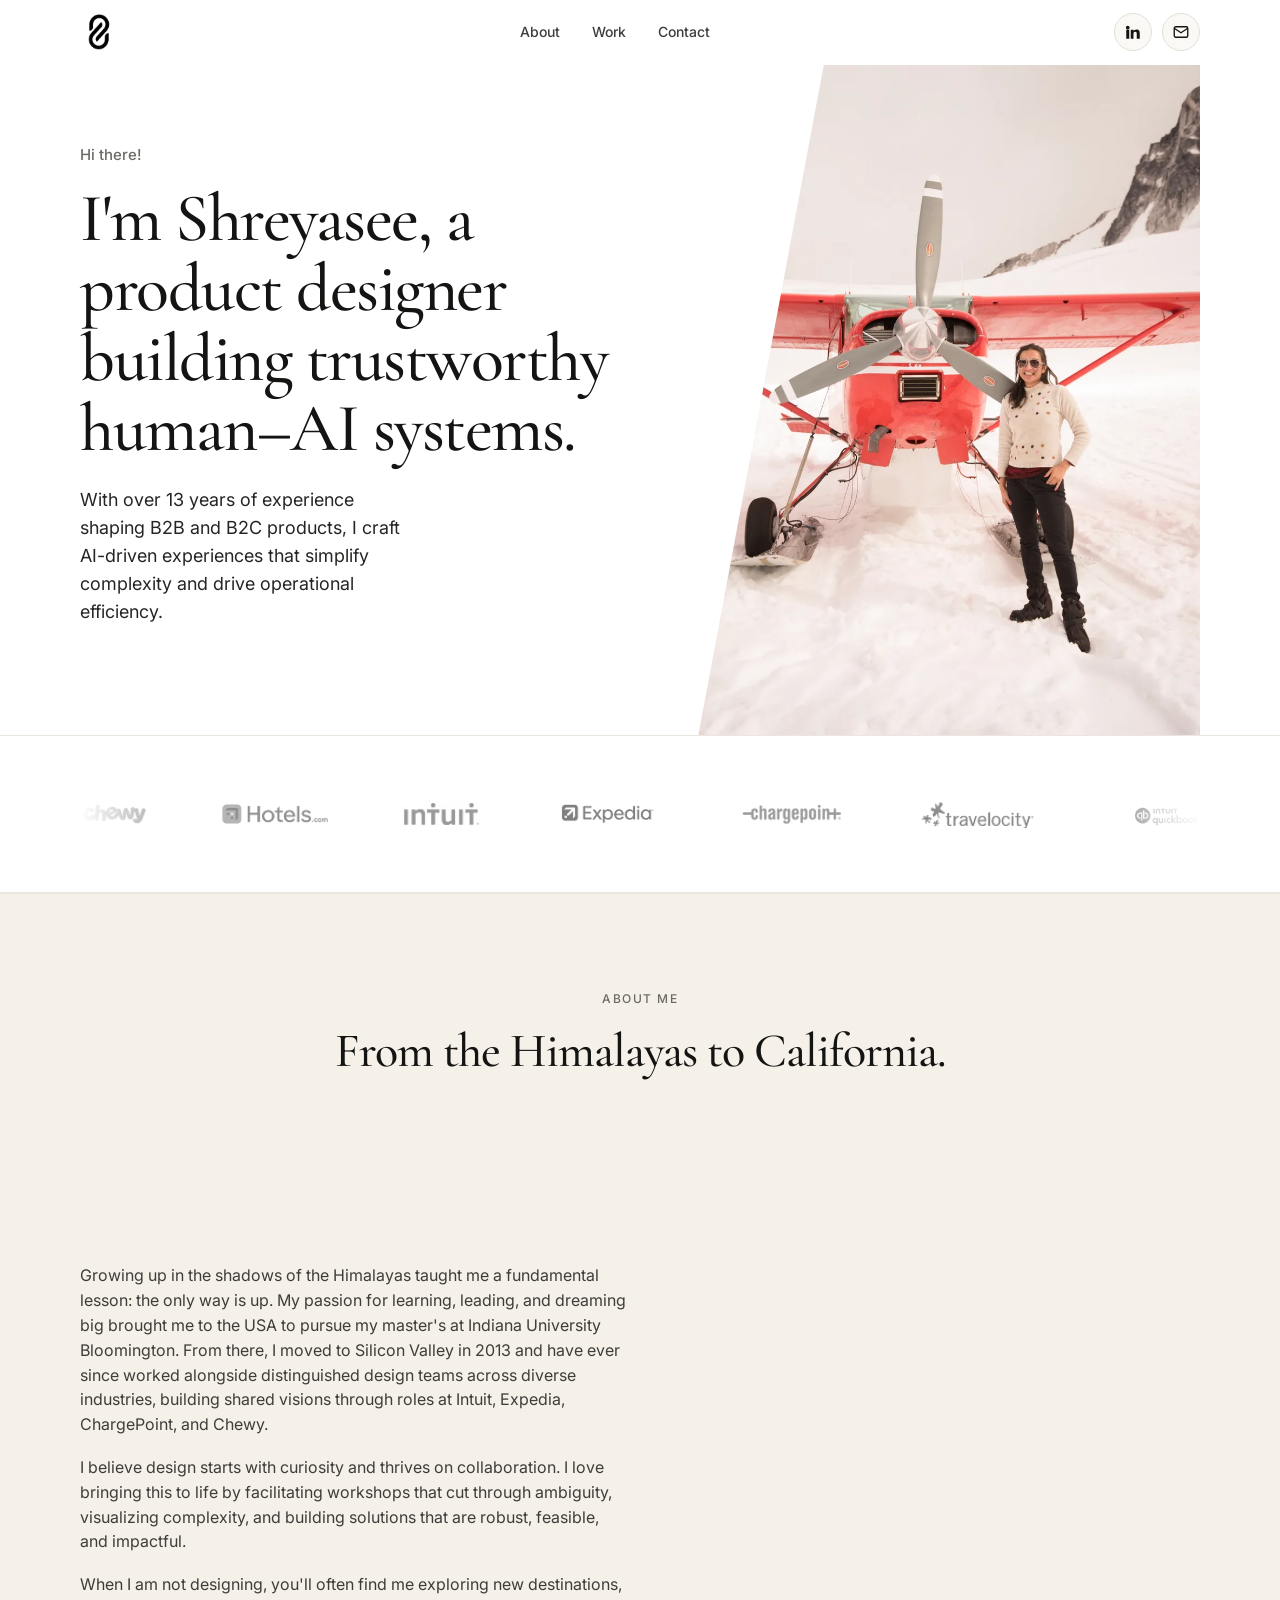
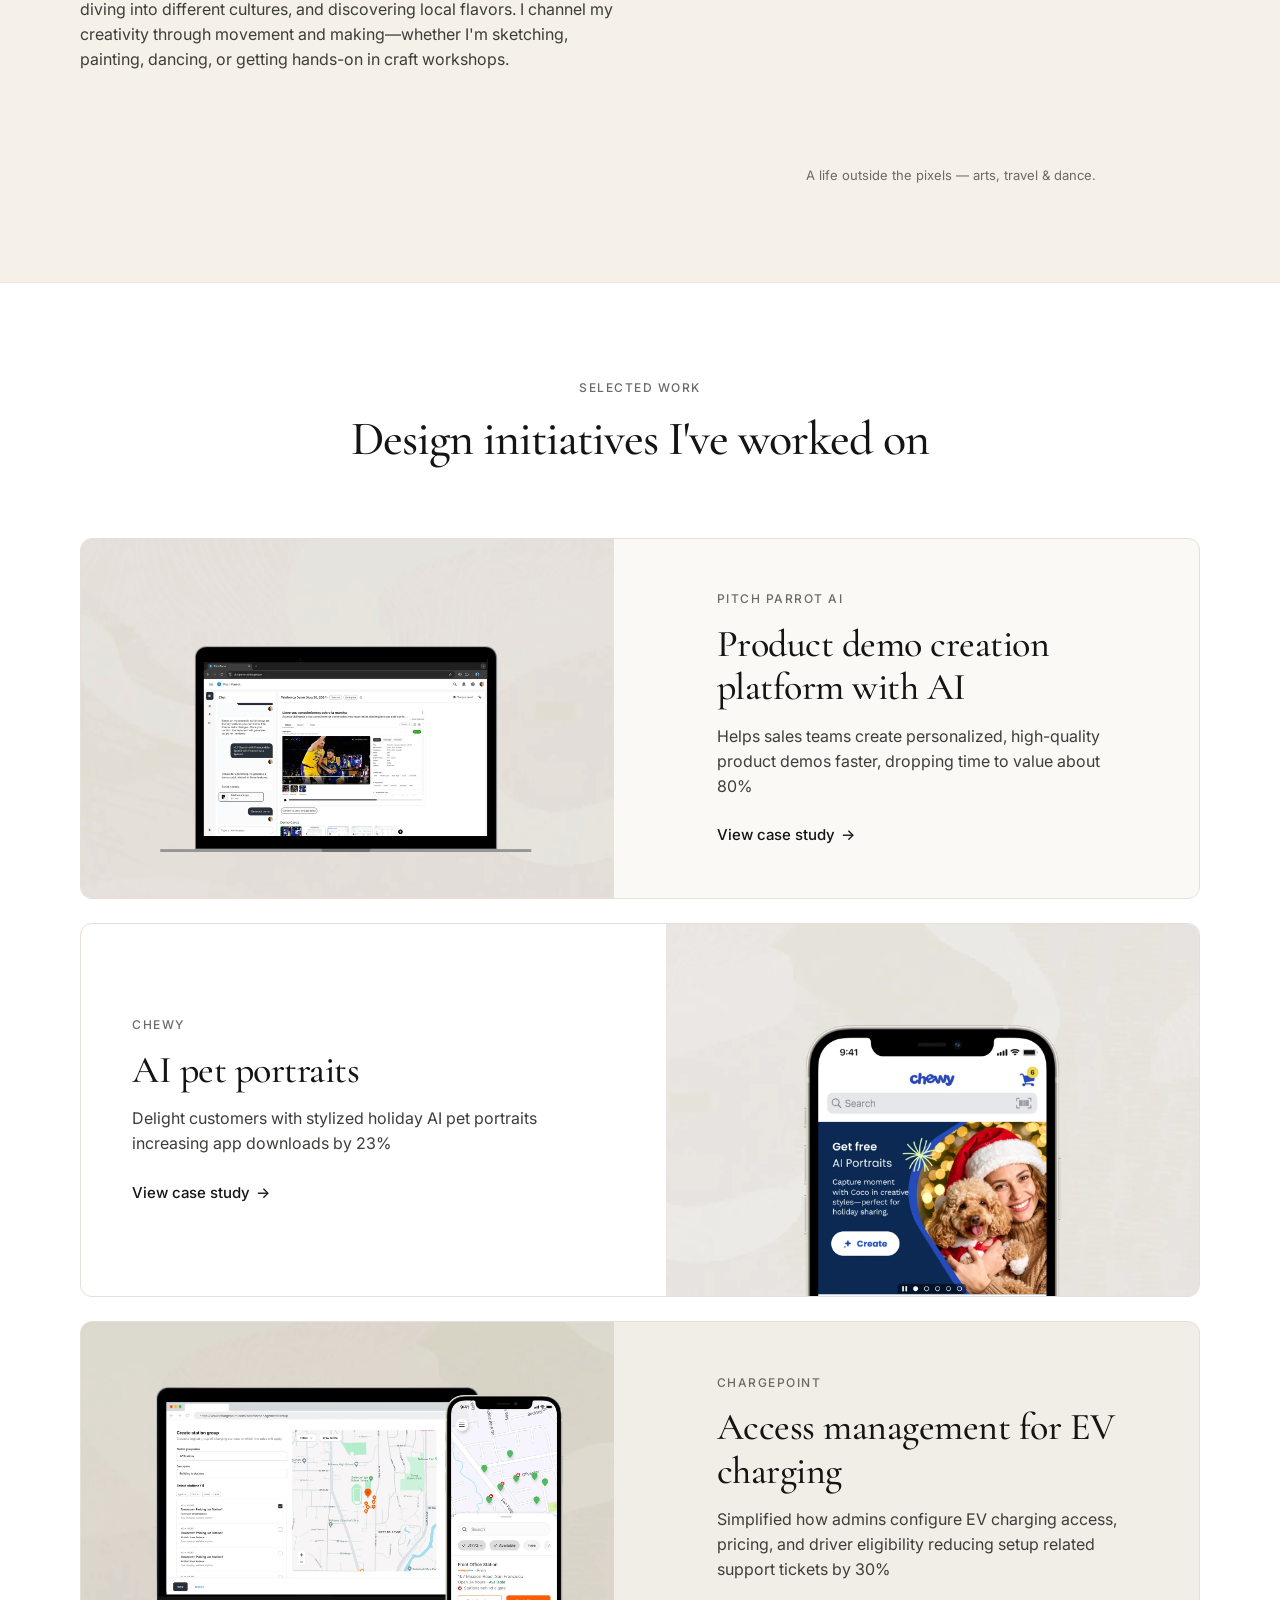
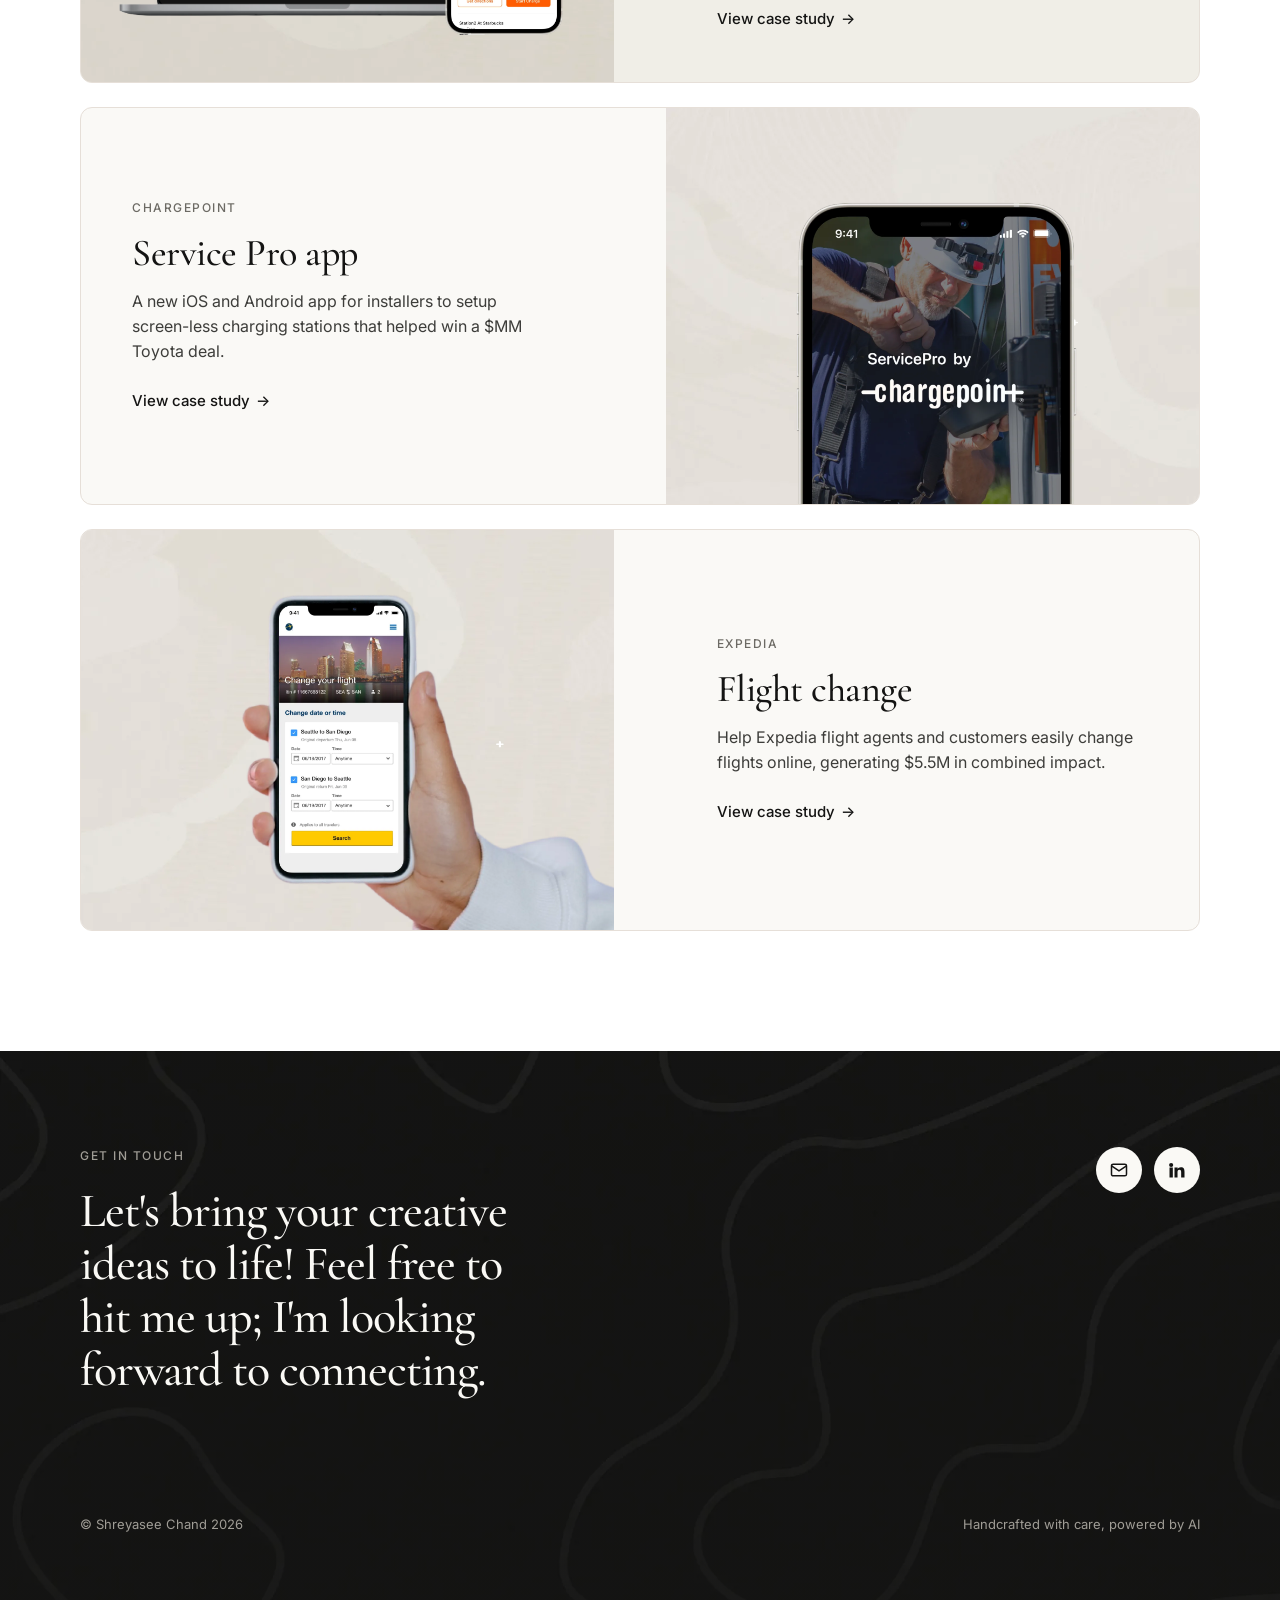
==== index.html @ 698c654e "Portfolio site: case studies, shared design system, optimized media Static portfolio with six case s" ====
<!DOCTYPE html>
<html lang="en">
<head>
  <meta charset="UTF-8" />
  <meta name="viewport" content="width=device-width, initial-scale=1.0" />
  <title>Shreyasee Chand — Portfolio (Claude style · white · 3-col gallery)</title>
  <meta name="description" content="Shreyasee Chand — Product Designer building trustworthy human–AI systems. Reimagined in the Claude editorial design system." />

  <!-- Font substitutes per DESIGN-claude.md: Cormorant Garamond ≈ Copernicus/Tiempos display; Inter ≈ StyreneB; JetBrains Mono for code -->
  <link rel="preconnect" href="https://fonts.googleapis.com" />
  <link rel="preconnect" href="https://fonts.gstatic.com" crossorigin />
  <link href="https://fonts.googleapis.com/css2?family=Cormorant+Garamond:wght@400;500;600&family=Inter:wght@400;500;600&family=JetBrains+Mono:wght@400;500&display=swap" rel="stylesheet" />

  <style>
    /* ============================================================
       TOKENS — mapped 1:1 from DESIGN-claude.md
       ============================================================ */
    :root {
      /* Primary CTA — black (coral removed for a minimal system) */
      --primary: #141413;
      --primary-active: #3d3d3a;
      --primary-disabled: #e6dfd8;
      --success: #5db872;

      /* Text */
      --ink: #141413;
      --body: #3d3d3a;
      --body-strong: #252523;
      --muted: #6c6a64;
      --muted-soft: #8e8b82;
      --on-primary: #ffffff;
      --on-dark: #faf9f5;
      --on-dark-soft: #a09d96;

      /* Surface */
      --canvas: #faf9f5;
      --surface-soft: #f5f0e8;
      --surface-card: #efe9de;
      --surface-cream-strong: #e8e0d2;
      --surface-dark: #181715;
      --surface-dark-elevated: #252320;
      --surface-dark-soft: #1f1e1b;
      --hairline: #e6dfd8;
      --hairline-soft: #ebe6df;

      /* Radius */
      --r-xs: 4px;  --r-sm: 6px;  --r-md: 8px;
      --r-lg: 12px; --r-xl: 16px; --r-pill: 9999px;

      /* Spacing */
      --s-xxs: 4px; --s-xs: 8px;  --s-sm: 12px; --s-md: 16px;
      --s-lg: 24px; --s-xl: 32px; --s-xxl: 48px; --s-section: 96px;

      /* Type families */
      --font-display: "Cormorant Garamond", "EB Garamond", "Tiempos Headline", Garamond, "Times New Roman", serif;
      --font-body: "Inter", -apple-system, BlinkMacSystemFont, "Segoe UI", Roboto, sans-serif;
      --font-mono: "JetBrains Mono", ui-monospace, monospace;
    }

    /* ============================================================
       BASE
       ============================================================ */
    *, *::before, *::after { box-sizing: border-box; margin: 0; padding: 0; }
    html { scroll-behavior: smooth; }
    body {
      background: var(--canvas);
      color: var(--body);
      font-family: var(--font-body);
      font-size: 16px;
      line-height: 1.55;
      -webkit-font-smoothing: antialiased;
      text-rendering: optimizeLegibility;
    }
    img { max-width: 100%; display: block; }
    a { color: inherit; text-decoration: none; }

    .wrap { max-width: 1200px; margin: 0 auto; padding-inline: 40px; }

    /* Display face — Copernicus substitute. Weight 500, negative tracking (non-negotiable per doc). */
    .display-xl, .display-lg, .display-md, .display-sm {
      font-family: var(--font-display);
      font-weight: 500;
      color: var(--ink);
    }
    .display-xl { font-size: clamp(40px, 6.4vw, 68px); line-height: 1.03; letter-spacing: -1.5px; }
    .display-lg { font-size: clamp(34px, 4.6vw, 48px); line-height: 1.1; letter-spacing: -1px; }
    .display-md { font-size: clamp(28px, 3.4vw, 38px); line-height: 1.15; letter-spacing: -0.5px; }
    .display-sm { font-size: clamp(24px, 2.6vw, 30px); line-height: 1.2; letter-spacing: -0.3px; }

    .eyebrow {
      font-family: var(--font-body);
      font-size: 12px; font-weight: 500; letter-spacing: 1.5px;
      text-transform: uppercase; color: var(--muted);
    }

    .lead { font-size: 18px; line-height: 1.55; color: var(--body-strong); }

    /* ============================================================
       BUTTONS
       ============================================================ */
    .btn {
      display: inline-flex; align-items: center; justify-content: center; gap: 8px;
      font-family: var(--font-body); font-size: 14px; font-weight: 500; line-height: 1;
      height: 44px; padding: 0 22px; border-radius: var(--r-md);
      border: 1px solid transparent; cursor: pointer;
      transition: background-color .18s ease, border-color .18s ease, color .18s ease;
    }
    .btn--primary { background: var(--primary); color: var(--on-primary); }
    .btn--primary:active { background: var(--primary-active); }
    .btn--secondary { background: var(--canvas); color: var(--ink); border-color: var(--hairline); }
    .btn--secondary:active { border-color: var(--muted-soft); }
    .btn--on-coral { background: var(--canvas); color: var(--ink); }
    .btn--on-coral:active { background: var(--surface-cream-strong); }
    .btn--on-dark { background: var(--surface-dark-elevated); color: var(--on-dark); }

    .textlink {
      display: inline-flex; align-items: center; gap: 6px;
      color: var(--primary); font-weight: 500; font-size: 15px;
    }
    .textlink .arrow { transition: transform .2s ease; }
    .textlink:hover .arrow { transform: translateX(4px); }
    .textlink--on-dark { color: var(--on-dark); }

    /* ============================================================
       SPIKE MARK (Anthropic 4-spoke radial glyph, redrawn)
       ============================================================ */
    .spike { width: 20px; height: 20px; flex: none; }
    .spike path { fill: currentColor; }

    /* ============================================================
       TOP NAV  (top-nav: cream, 64px, flat)
       ============================================================ */
    /* White nav: solid at the top, frosted-translucent once scrolled so content
       shows through it (never solid white on scroll). */
    .nav {
      position: sticky; top: 0; z-index: 50;
      background: #ffffff; border-bottom: 1px solid transparent;
      transition: background .25s ease, border-color .25s ease, backdrop-filter .25s ease;
    }
    .nav.scrolled {
      background: rgba(255,255,255,.62);
      -webkit-backdrop-filter: saturate(180%) blur(14px);
      backdrop-filter: saturate(180%) blur(14px);
      border-bottom-color: var(--hairline);
    }
    .nav__inner { display: flex; align-items: center; justify-content: space-between; height: 64px; }
    .brand { display: inline-flex; align-items: center; gap: 9px; color: var(--ink); font-weight: 600; font-size: 17px; letter-spacing: -0.2px; }
    .brand__logo { height: 36px; width: auto; display: block; }
    .nav__menu { display: flex; gap: 4px; }
    .nav__link {
      font-size: 14px; font-weight: 500; color: var(--body); padding: 8px 14px;
      border-radius: var(--r-md); transition: background-color .15s ease, color .15s ease;
    }
    .nav__link:hover { background: var(--surface-card); color: var(--ink); }
    .nav__right { display: flex; align-items: center; gap: 10px; }
    .nav__icon {
      width: 38px; height: 38px; border-radius: var(--r-pill);
      display: inline-flex; align-items: center; justify-content: center;
      background: var(--canvas); border: 1px solid var(--hairline); color: var(--ink);
      transition: background-color .15s ease;
    }
    .nav__icon:hover { background: var(--surface-card); }
    /* "Say hello" — same treatment as the LinkedIn icon button (bordered pill) */
    .nav__pill {
      height: 38px; padding: 0 16px; border-radius: var(--r-pill);
      display: inline-flex; align-items: center; gap: 7px;
      background: var(--canvas); border: 1px solid var(--hairline); color: var(--ink);
      font-size: 14px; font-weight: 500; transition: background-color .15s ease;
    }
    .nav__pill:hover { background: var(--surface-card); }
    .nav__burger { display: none; background: none; border: 0; color: var(--ink); cursor: pointer; }

    /* ============================================================
       HERO  (hero-band: 6/6 split, 96px vertical rhythm)
       ============================================================ */
    /* White canvas behind the intro + hero image (this version only) */
    .hero { padding-block: clamp(56px, 9vw, var(--s-section)); background-color: #ffffff; }
    .hero__grid { display: grid; grid-template-columns: 1.05fr .95fr; gap: 64px; align-items: center; }
    .hero__hi { color: var(--muted); font-weight: 500; font-size: 15px; margin-bottom: 18px; display: inline-flex; align-items: center; gap: 8px; }
    .hero__hi .spike { color: var(--ink); }
    .hero h1 { margin-bottom: 22px; }
    .hero__sub { max-width: 30ch; margin-bottom: 32px; }
    .hero__cta { display: flex; gap: 12px; flex-wrap: wrap; }

    /* Hero photo loads with the framer-motion clip-path reveal ("circOut", 1.2s):
       wipes in from the right and rests as an angled parallelogram (right edge stays
       aligned with the nav buttons; the diagonal cut falls on the left over cream). */
    .hero__card {
      position: relative; overflow: hidden; aspect-ratio: 4 / 5;
      clip-path: polygon(25% 0, 100% 0, 100% 100%, 0% 100%);
      animation: heroReveal 1.2s cubic-bezier(0, 0.55, 0.45, 1) both;
    }
    /* Nudge the photo ~1/16 to the left within its frame to crop out the plane wires */
    .hero__card img { width: 100%; height: 100%; object-fit: cover; object-position: 56.25% center; }
    @keyframes heroReveal {
      from { clip-path: polygon(100% 0, 100% 0, 100% 100%, 100% 100%); }
      to   { clip-path: polygon(25% 0, 100% 0, 100% 100%, 0% 100%); }
    }
    .hero__badge {
      position: absolute; left: 16px; bottom: 16px;
      background: rgba(255,255,255,.82); backdrop-filter: blur(6px); color: var(--ink);
      font-size: 12px; font-weight: 500; letter-spacing: .3px;
      padding: 7px 13px; border-radius: var(--r-pill);
    }
    /* Overlay copy of eyebrow + headline — shown only on mobile (see responsive) */
    .hero__overlay { display: none; }

    /* ============================================================
       FOLD — first screen = high-level intro (hero) with the brand
       strip pinned to the bottom of the viewport. Next scroll lands
       on the full-screen About Me.
       ============================================================ */
    /* subtract the 64px sticky nav (+ a small buffer) so the strip's bottom
       lands fully ABOVE the fold */
    .fold { min-height: calc(100svh - 72px); display: flex; flex-direction: column; }
    .fold .hero { flex: 1 1 auto; min-height: 0; display: flex; flex-direction: column; justify-content: center; padding-block: clamp(18px, 3vh, 44px); }
    /* the hero photo FILLS the available fold height (instead of a fixed aspect)
       so the whole fold — hero + brand strip — always fits within one screen */
    .fold .hero__grid { flex: 1 1 auto; min-height: 0; align-items: stretch; }
    .fold .hero__text { align-self: center; }
    .fold .hero__media { min-height: 0; }
    .fold .hero__card { aspect-ratio: auto; height: 100%; }
    .fold .clients { flex: 0 0 auto; }
    /* The detailed About Me fills the screen as the next scroll target */
    .aboutme { min-height: 100svh; display: flex; flex-direction: column; justify-content: center; }
    /* Web view: the hero photo bleeds to the very top & bottom of its section
       (no vertical padding); the text column stays vertically centered. */
    @media (min-width: 901px) {
      .fold .hero { padding-block: 0; }
    }

    /* ============================================================
       LOGO MARQUEE  (muted logos on cream)
       ============================================================ */
    .clients { padding-block: 44px; border-block: 1px solid var(--hairline-soft); background-color: #ffffff; }
    .clients__label { text-align: left; margin-bottom: 22px; }
    /* Auto-scroll carousel (Logos3 pattern, ported natively): continuous scroll
       with soft left/right edge-fade masks so logos dissolve at the boundaries. */
    .marquee { position: relative; overflow-x: clip; overflow-y: visible; }
    .marquee__track { display: flex; align-items: center; gap: 72px; width: max-content; animation: marquee 42s linear infinite; }
    /* Hover anywhere over the strip pauses the infinite scroll */
    .marquee:hover .marquee__track { animation-play-state: paused; }
    /* edge fades — mirror the shadcn Logos3 `from-background to-transparent` gradients */
    .marquee::before, .marquee::after {
      content: ""; position: absolute; top: 0; bottom: 0; z-index: 4;
      width: clamp(48px, 8vw, 110px); pointer-events: none;
    }
    .marquee::before { left: 0; background: linear-gradient(to right, #ffffff, rgba(255,255,255,0)); }
    .marquee::after { right: 0; background: linear-gradient(to left, #ffffff, rgba(255,255,255,0)); }
    .logo { position: relative; display: inline-flex; align-items: center; justify-content: center; }
    /* Per-logo optical sizing: bold marks smaller, light wordmarks taller, so every
       brand carries equal visual weight on ONE centered line (no more up/down wave). */
    .logo img { width: auto; display: block; height: 28px; }
    .logo[data-name="IBM"] img         { height: 22px; }
    .logo[data-name="Intuit"] img      { height: 24px; }
    .logo[data-name="Cisco"] img       { height: 24px; }
    .logo[data-name="Travelocity"] img { height: 28px; }
    .logo[data-name="QuickBooks"] img  { height: 34px; }
    /* These marks carry heavy internal padding in their source files, so they
       render small — doubled here so they read at the same weight as the rest. */
    .logo[data-name="Expedia"] img     { height: 60px; }
    .logo[data-name="Hotels.com"] img  { height: 60px; }
    .logo[data-name="Symantec"] img    { height: 60px; }
    .logo[data-name="ChargePoint"] img { height: 64px; }
    .logo[data-name="Chewy"] img       { height: 68px; }
    /* Brand-name tooltip on hover (replaces the old opacity fade) */
    .logo::after {
      content: attr(data-name);
      position: absolute; left: 50%; bottom: calc(100% + 12px);
      transform: translateX(-50%) translateY(4px);
      background: #ffffff; color: var(--ink); border: 1px solid var(--hairline);
      box-shadow: 0 4px 14px rgba(20,20,19,.10);
      font-size: 12px; font-weight: 500; letter-spacing: .2px;
      padding: 5px 10px; border-radius: var(--r-md); white-space: nowrap;
      opacity: 0; pointer-events: none;
      transition: opacity .15s ease, transform .15s ease; z-index: 5;
    }
    .logo::before {
      content: ""; position: absolute; left: 50%; bottom: calc(100% + 7px);
      transform: translateX(-50%) translateY(4px);
      border: 5px solid transparent; border-top-color: #ffffff;
      opacity: 0; pointer-events: none;
      transition: opacity .15s ease, transform .15s ease; z-index: 5;
    }
    .logo:hover::after, .logo:hover::before { opacity: 1; transform: translateX(-50%) translateY(0); }
    @keyframes marquee { to { transform: translateX(-50%); } }

    /* ============================================================
       SELECTED WORK  (alternating cream-card / dark-mockup bands)
       ============================================================ */
    .work { padding-block: var(--s-section); background-color: #ffffff; }
    .section-head { max-width: 640px; margin: 0 auto clamp(40px, 6vw, 72px); text-align: center; }
    .section-head .eyebrow { display: block; margin-bottom: 16px; }
    .section-head p { margin-top: 16px; color: var(--muted); }

    .case { position: relative; background-color: var(--card, var(--surface-card)); border: 1px solid var(--hairline); border-radius: var(--r-lg); overflow: hidden; margin-bottom: 24px; }
    .case__inner { position: relative; z-index: 1; display: grid; grid-template-columns: 1fr 1fr; align-items: center; gap: clamp(24px, 4vw, 56px); }
    .case__body { padding: clamp(32px, 4vw, 56px); }
    .case__media { align-self: stretch; display: flex; align-items: center; justify-content: center; padding: clamp(24px, 3vw, 40px); min-height: 340px; }
    .case__media img { width: 100%; max-width: 520px; object-fit: contain; }
    /* Flight Change card: the (pre-trimmed) hand+phone mockup emerges from the
       bottom-right corner of its panel, with breathing room above */
    .case--media-fill .case__media { padding: 0; min-height: 400px; align-items: flex-end; justify-content: flex-end; }
    .case--media-fill .case__media img { width: 70%; max-width: none; }
    /* Chewy & Service Pro cards: slightly larger phone mockups sitting flush on the bottom edge */
    .case--media-bottom .case__media { align-items: flex-end; padding: clamp(24px, 3vw, 40px) clamp(12px, 2vw, 24px) 0; }
    .case--media-bottom .case__media img { max-width: none; }
    /* Chewy card only: a bit larger still (overflow clips the transparent side margins) */
    .case--media-xl .case__media { overflow: hidden; }
    .case--media-xl .case__media img { width: 118%; }
    .case .eyebrow { display: block; margin-bottom: 14px; }
    .case__title { margin-bottom: 14px; }
    .case__desc { max-width: 42ch; margin-bottom: 24px; }

    /* Topographic texture (Bgnd.webp) behind every image panel, multiplied over the card's
       own colour so each keeps its round-robin tone; crop offset per card so no two match. */
    .case--light .case__media,
    .case--deep .case__media {
      background-color: var(--card, var(--surface-card));
      background-image: url("assets/img/Bgnd.webp");
      background-size: cover; background-repeat: no-repeat;
      background-blend-mode: multiply;
    }
    .case:nth-of-type(1) .case__media { background-position: left top; }
    .case:nth-of-type(2) .case__media { background-position: right center; }
    .case:nth-of-type(3) .case__media { background-position: center top; }
    .case:nth-of-type(4) .case__media { background-position: left bottom; }
    .case:nth-of-type(5) .case__media { background-position: right bottom; }
    .case:nth-of-type(6) .case__media { background-position: 35% 65%; }

    .case--deep .case__title { color: var(--on-dark); }
    .case--deep .eyebrow { color: rgba(250,249,245,.62); }
    .case--deep .case__desc { color: rgba(250,249,245,.80); }
    .case--deep .case__media { background: rgba(255,255,255,.05); }

    /* even rows flip image to the left for editorial rhythm */
    .case:nth-child(even) .case__media { order: -1; }

    /* ============================================================
       ABOUT  (editorial 2-col)
       ============================================================ */
    .about { padding-block: var(--s-section); background-color: var(--surface-soft); border-block: 1px solid var(--hairline-soft); }
    .about__grid { display: grid; grid-template-columns: 1.1fr .9fr; gap: clamp(40px, 6vw, 80px); align-items: center; }
    .about .eyebrow { display: block; margin-bottom: 18px; }
    .about h2 { margin-bottom: 24px; max-width: 16ch; }
    .about__body p { margin-bottom: 18px; max-width: 60ch; }
    .about__body p:last-child { margin-bottom: 0; }
    .about__media { border-radius: var(--r-xl); overflow: hidden; border: 1px solid var(--hairline); aspect-ratio: 4/5; background: var(--surface-card); }
    .about__media img { width: 100%; height: 100%; object-fit: cover; }

    /* ============================================================
       ABOUT ME  (bio + self-scrolling gallery)
       ============================================================ */
    .aboutme { padding-block: var(--s-section); background-color: var(--surface-soft); border-block: 1px solid var(--hairline-soft); }
    .aboutme__grid { display: grid; grid-template-columns: 1.05fr .95fr; gap: clamp(40px, 6vw, 72px); align-items: center; }
    .aboutme__body p { margin-bottom: 18px; max-width: 56ch; color: var(--body); }
    .aboutme__body p:last-child { margin-bottom: 0; }

    /* Grouped self-scrolling gallery — 3-column masonry per group, all scroll up together */
    .gallery {
      position: relative; height: 600px; overflow: hidden;
      /* crisp top so the resting "Home" photo + heading read clearly; soft bottom
         edge where the following groups scroll into view */
      -webkit-mask-image: linear-gradient(to bottom, #000 0, #000 88%, transparent);
              mask-image: linear-gradient(to bottom, #000 0, #000 88%, transparent);
    }
    /* The track holds paused at the top (the Home photo) until the section scrolls
       into view; JS adds .playing after a short beat to start the autoscroll. */
    .g-track { will-change: transform; animation: gscroll 60s linear infinite; animation-play-state: paused; }
    .gallery.playing .g-track { animation-play-state: running; }
    .gallery:hover .g-track { animation-play-state: paused; }
    @keyframes gscroll { from { transform: translateY(0); } to { transform: translateY(-50%); } }
    .g-group { margin-top: 26px; }
    .g-heading { font-size: 11px; font-weight: 600; letter-spacing: 1.6px; text-transform: uppercase; color: var(--muted); margin: 0 2px 12px; }
    .g-masonry { column-count: 3; column-gap: 8px; }
    .g-item { position: relative; break-inside: avoid; margin-bottom: 8px; border-radius: 10px; overflow: hidden; }
    /* Warm editorial grade — gently desaturates + warms every photo so the mixed set
       reads as one cohesive system on the cream canvas (Claude visual style). */
    .g-item img { display: block; width: 100%; height: auto; filter: saturate(0.86) sepia(0.12) contrast(0.97) brightness(1.02); }
    /* faint warm wash to unify colour temperature */
    .g-item::after { content: ""; position: absolute; inset: 0; background: #cc785c; opacity: 0.05; mix-blend-mode: multiply; pointer-events: none; }
    /* A single "resting" photo group (e.g. Home) fills the full gallery column width,
       shown at its natural aspect so a designed/lettered image isn't cropped */
    .g-masonry--single { column-count: 1; }
    /* Caption beneath the self-scrolling gallery */
    .gallery__caption { text-align: center; font-size: 13px; color: var(--muted); margin-top: 16px; }

    /* ============================================================
       CORAL CALLOUT CTA  (callout-card-coral / cta-band-coral)
       ============================================================ */
    .cta { padding-block: var(--s-section); background-color: var(--canvas); }
    .cta__card {
      background: var(--surface-card); color: var(--ink);
      border: 1px solid var(--hairline);
      border-radius: var(--r-lg); padding: clamp(40px, 6vw, 72px);
      text-align: center;
    }
    .cta__card h2 { color: var(--ink); margin: 0 auto 18px; max-width: 20ch; }
    .cta__card p { color: var(--muted); max-width: 46ch; margin: 0 auto 32px; font-size: 17px; }

    /* ============================================================
       FOOTER  (dark, never inverts)
       ============================================================ */
    /* Dark footer with topographic FooterBgnd texture */
    .footer {
      position: relative; isolation: isolate;
      background-color: #141413;
      background-image: url("assets/img/FooterBgnd.webp");
      background-size: cover; background-position: center;
      color: var(--on-dark);
      padding-block: clamp(56px, 8vw, 96px);
      overflow: hidden;
    }
    .footer::before { content: ""; position: absolute; inset: 0; z-index: 0; background: linear-gradient(180deg, rgba(20,20,19,.30), rgba(20,20,19,.62)); }
    .footer .wrap { position: relative; z-index: 1; }
    .footer__top { display: flex; justify-content: space-between; align-items: flex-start; gap: 40px; flex-wrap: wrap; padding-bottom: clamp(40px, 6vw, 64px); }
    .footer__eyebrow { color: var(--on-dark-soft); display: block; margin-bottom: 20px; }
    .footer__headline { color: var(--on-dark); max-width: 20ch; margin-bottom: 26px; }
    .footer__mail { display: inline-flex; align-items: center; gap: 8px; font-size: 16px; font-weight: 500; color: var(--on-dark); border-bottom: 1px solid rgba(250,249,245,.32); padding-bottom: 3px; transition: border-color .2s ease; }
    .footer__mail .arrow { transition: transform .2s ease; }
    .footer__mail:hover { border-color: var(--on-dark); }
    .footer__mail:hover .arrow { transform: translateX(4px); }
    .footer__social { display: flex; gap: 12px; flex: none; }
    .footer__icon { width: 46px; height: 46px; border-radius: var(--r-pill); display: inline-flex; align-items: center; justify-content: center; background: #faf9f5; color: #141413; transition: transform .2s ease, background-color .2s ease; }
    .footer__icon:hover { transform: translateY(-2px); background: #ffffff; }
    .footer__icon svg { width: 20px; height: 20px; }
    .footer__icon, .nav__icon { position: relative; }
    .copy-tip { position: absolute; right: 0; white-space: nowrap; padding: 9px 13px; border-radius: 10px; font-size: 12.5px; line-height: 1; font-weight: 500; box-shadow: 0 14px 34px rgba(0,0,0,.30); opacity: 0; pointer-events: none; transition: opacity .18s ease, transform .18s ease; z-index: 80; }
    .copy-tip::after { content: ""; position: absolute; right: 16px; border: 6px solid transparent; }
    .footer__icon .copy-tip { bottom: calc(100% + 12px); background: #faf9f5; color: #141413; border: 1px solid rgba(20,20,19,.08); transform: translateY(6px); }
    .footer__icon .copy-tip::after { top: 100%; border-top-color: #faf9f5; }
    .nav__icon .copy-tip { top: calc(100% + 12px); background: #141413; color: #faf9f5; transform: translateY(-6px); }
    .nav__icon .copy-tip::after { bottom: 100%; border-bottom-color: #141413; }
    .is-copied .copy-tip { opacity: 1; transform: translateY(0); }
    @media (prefers-reduced-motion: reduce) { .copy-tip { transform: none; } }
    .footer__bottom { display: flex; justify-content: space-between; align-items: center; gap: 16px 28px; flex-wrap: wrap; padding-top: 28px; font-size: 13px; color: var(--on-dark-soft); }
    .footer__brand { display: inline-flex; align-items: center; gap: 9px; color: var(--on-dark); font-weight: 600; font-size: 16px; }
    .footer__brand .spike { color: var(--on-dark); }
    .footer__links { display: flex; gap: 24px; flex-wrap: wrap; }
    .footer__links a { color: var(--on-dark-soft); transition: color .15s ease; }
    .footer__links a:hover { color: var(--on-dark); }

    /* ============================================================
       REVEAL ANIMATION
       ============================================================ */
    .reveal { opacity: 0; transform: translateY(16px); transition: opacity .7s ease, transform .7s ease; transition-delay: var(--d, 0ms); }
    .reveal.in { opacity: 1; transform: none; }
    @media (prefers-reduced-motion: reduce) {
      .reveal { opacity: 1; transform: none; }
      .marquee__track { animation: none; }
      .g-track { animation: none; }
      .hero__card { animation: none; } /* rests at final clip-path, no motion */
      html { scroll-behavior: auto; }
    }

    /* ============================================================
       RESPONSIVE  (breakpoints per doc)
       ============================================================ */
    @media (max-width: 1024px) {
      .hero__grid { gap: 40px; }
      .footer__cols { gap: 48px; }
    }
    @media (max-width: 900px) {
      .wrap { padding-inline: 28px; }
      .nav__menu { display: none; }
      .nav__burger { display: inline-flex; }
      /* FULL-BLEED mobile hero: photo spans edge-to-edge (breaks out of the
         padded wrap); eyebrow + headline overlay it; sub + CTAs sit below. */
      .hero { padding-top: 0; overflow-x: clip; }
      .hero__grid { grid-template-columns: 1fr; gap: 28px; }
      .hero__media { order: -1; width: 100vw; margin-left: calc(50% - 50vw); }
      .hero__card {
        clip-path: none; animation: none; border: 0; border-radius: 0;
        max-width: none; margin: 0; width: 100%; aspect-ratio: 3 / 4;
      }
      /* long, gradual scrim so BOTH the eyebrow and headline read on the photo */
      .hero__card::after {
        content: ""; position: absolute; inset: 0; z-index: 1; pointer-events: none;
        background: linear-gradient(180deg, transparent 24%, rgba(20,20,19,.34) 46%, rgba(20,20,19,.64) 66%, rgba(20,20,19,.9) 100%);
      }
      .hero__overlay {
        display: flex; flex-direction: column; gap: 10px;
        position: absolute; left: 0; right: 0; bottom: 0; z-index: 2;
        padding: 24px 28px 30px;
      }
      .hero__hi--ov { color: #ffffff; margin: 0; text-shadow: 0 1px 10px rgba(0,0,0,.6); }
      .hero__hi--ov .spike { color: #fff; }
      .hero__title--ov { font-family: var(--font-display); font-weight: 500; color: #fff; font-size: clamp(30px, 9vw, 44px); line-height: 1.06; letter-spacing: -0.6px; text-shadow: 0 2px 16px rgba(0,0,0,.45); }
      /* hide the in-flow eyebrow; keep the real <h1> for AT but visually hidden */
      .hero__text > .hero__hi { display: none; }
      .hero__text > h1 { position: absolute; width: 1px; height: 1px; padding: 0; margin: -1px; overflow: hidden; clip: rect(0 0 0 0); white-space: nowrap; border: 0; }
      .hero h1 { margin-bottom: 0; }
      .hero__sub { margin-top: 4px; }
      /* In the FOLD on mobile, cap the photo height (name still overlaid on it) so
         the sub-copy stays visible below it, with the brand strip beneath that. */
      .fold .hero { padding: 0; }
      .fold .hero__grid { grid-template-rows: auto auto; gap: 0; }
      .fold .hero__media { height: 48svh; }
      .fold .hero__card { aspect-ratio: auto; height: 100%; }
      .fold .hero__sub { display: block; margin: 18px 0 0; }
      .case__inner { grid-template-columns: 1fr; }
      /* every card: image panel on top, text section below on WHITE */
      .case__media { order: -1; min-height: 0; }
      .case__body { padding: 32px; background: #ffffff; }
      .aboutme__grid { grid-template-columns: 1fr; }
      .gallery { height: 460px; max-width: 520px; }
      .about__grid { grid-template-columns: 1fr; }
      .about__media { max-width: 420px; }
    }
    @media (max-width: 560px) {
      .wrap { padding-inline: 20px; }
      .hero__cta .btn { flex: 1 1 auto; }
      .footer__top { flex-direction: column; }
    }

    /* mobile sheet */
    .sheet { position: fixed; inset: 0; z-index: 60; background: var(--canvas); transform: translateY(-100%); transition: transform .3s ease; padding: 24px 28px; display: flex; flex-direction: column; }
    .sheet.open { transform: none; }
    .sheet__head { display: flex; justify-content: space-between; align-items: center; height: 40px; margin-bottom: 40px; }
    .sheet a.nav__link { font-family: var(--font-display); font-weight: 500; font-size: 34px; letter-spacing: -1px; color: var(--ink); padding: 14px 0; border-bottom: 1px solid var(--hairline-soft); border-radius: 0; }
    .sheet a.nav__link:hover { background: none; }
    .sheet__close { background: none; border: 0; color: var(--ink); cursor: pointer; font-size: 28px; line-height: 1; }
  </style>
</head>
<body id="top">

  <!-- ============ NAV ============ -->
  <header class="nav">
    <div class="wrap nav__inner">
      <a class="brand" href="#top" aria-label="Shreyasee Chand — home">
        <img class="brand__logo" src="assets/img/logos/PortfolioLogo1.gif" alt="Shreyasee Chand" />
      </a>

      <nav class="nav__menu" aria-label="Primary">
         <a class="nav__link" href="#about">About</a>
        <a class="nav__link" href="#work">Work</a>
        <!-- AI Lab tab hidden until launch — restore when ready:
        <a class="nav__link" href="ai-lab.html">AI Lab</a> -->
        <a class="nav__link" href="#contact">Contact</a>
      </nav>

      <div class="nav__right">
        <a class="nav__icon" href="https://www.linkedin.com/in/shreyasee-chand-67780a19/" target="_blank" rel="noopener" aria-label="LinkedIn">
          <svg viewBox="0 0 24 24" width="18" height="18" aria-hidden="true"><path fill="currentColor" d="M4.98 3.5a2.5 2.5 0 1 1 0 5 2.5 2.5 0 0 1 0-5ZM3 9h4v12H3V9Zm6 0h3.8v1.7h.05c.53-1 1.83-2.05 3.77-2.05C20.4 8.65 21 11 21 14.1V21h-4v-6.1c0-1.46-.03-3.33-2.03-3.33-2.03 0-2.34 1.58-2.34 3.22V21H9V9Z"/></svg>
        </a>
        <a class="nav__icon nav__icon--email" data-email-copy href="mailto:shreyaseechand@gmail.com" aria-label="Email Shreyasee"><svg viewBox="0 0 24 24" width="18" height="18" fill="none" stroke="currentColor" stroke-width="1.8" aria-hidden="true"><rect x="3" y="5" width="18" height="14" rx="2"/><path d="m3 7 9 6 9-6"/></svg><span class="copy-tip" role="status" aria-live="polite"></span></a>
        <button class="nav__burger" aria-label="Open menu" onclick="document.getElementById('sheet').classList.add('open')">
          <svg width="24" height="24" viewBox="0 0 24 24" fill="none" stroke="currentColor" stroke-width="2"><line x1="3" y1="7" x2="21" y2="7"/><line x1="3" y1="12" x2="21" y2="12"/><line x1="3" y1="17" x2="21" y2="17"/></svg>
        </button>
      </div>
    </div>
  </header>

  <!-- mobile sheet -->
  <div class="sheet" id="sheet">
    <div class="sheet__head">
      <span class="brand"><img class="brand__logo" src="assets/img/logos/PortfolioLogo1.gif" alt="Shreyasee Chand" /></span>
      <button class="sheet__close" aria-label="Close menu" onclick="document.getElementById('sheet').classList.remove('open')">&times;</button>
    </div>
    <a class="nav__link" href="#work" onclick="document.getElementById('sheet').classList.remove('open')">Work</a>
    <a class="nav__link" href="#about" onclick="document.getElementById('sheet').classList.remove('open')">About</a>
    <!-- AI Lab tab hidden until launch — restore when ready:
    <a class="nav__link" href="ai-lab.html">AI Lab</a> -->
    <a class="nav__link" href="#contact" onclick="document.getElementById('sheet').classList.remove('open')">Contact</a>
  </div> 

  <main>
    <!-- ===== FOLD: high-level intro (hero) + brand strip = the first screen ===== -->
    <div class="fold">
    <!-- ============ HERO ============ -->
    <section class="hero">
      <div class="wrap hero__grid">
        <div class="hero__text">
          <p class="hero__hi reveal">Hi there!</p>
          <h1 class="display-xl reveal" style="--d:80ms">I'm Shreyasee, a product designer building trustworthy human–AI systems.</h1>
          <p class="hero__sub lead reveal" style="--d:180ms">With over 13 years of experience shaping B2B and B2C products, I craft AI-driven experiences that simplify complexity and drive operational efficiency.</p>
  
        </div>
        <div class="hero__media">
          <div class="hero__card">
            <img src="assets/img/Alaska2.webp" alt="Shreyasee Chand" />
            <!-- mobile only: eyebrow + headline overlaid on the photo to lift more content above the fold -->
            <div class="hero__overlay" aria-hidden="true">
              <p class="hero__hi hero__hi--ov">Hi there!</p>
              <p class="hero__title--ov">I'm Shreyasee, a product designer building trustworthy human–AI systems.</p>
            </div>
          </div>
        </div>
      </div>
    </section>

    <!-- ============ CLIENTS MARQUEE ============ -->
    <section class="clients" aria-label="Companies I've worked with">
      <div class="wrap">
        <div class="marquee">
          <div class="marquee__track">
            <!-- Set 1 (labelled for screen readers) -->
            <span class="logo logo--2x" data-name="Chewy"><img src="assets/img/logos/chewy.webp" alt="Chewy" /></span>
            <span class="logo logo--2x" data-name="Hotels.com"><img src="assets/img/logos/hotels.webp" alt="Hotels.com" /></span>
            <span class="logo" data-name="Intuit"><img src="assets/img/logos/intuit.webp" alt="Intuit" /></span>
            <span class="logo logo--2x" data-name="Expedia"><img src="assets/img/logos/expedia.webp" alt="Expedia" /></span>
            <span class="logo logo--2x" data-name="ChargePoint"><img src="assets/img/logos/chargepoint.webp" alt="ChargePoint" /></span>
            <span class="logo" data-name="Travelocity"><img src="assets/img/logos/travelocity.webp" alt="Travelocity" /></span>
            <span class="logo" data-name="QuickBooks"><img src="assets/img/logos/quickbooks.webp" alt="Intuit QuickBooks" /></span>
            <span class="logo" data-name="IBM"><img src="assets/img/logos/ibm.webp" alt="IBM" /></span>
            <span class="logo" data-name="Cisco"><img src="assets/img/logos/cisco.webp" alt="Cisco" /></span>
            <span class="logo logo--2x" data-name="Symantec"><img src="assets/img/logos/symantec.webp" alt="Symantec" /></span>
            <!-- Set 2 (duplicate for a seamless infinite loop, hidden from screen readers) -->
            <span class="logo logo--2x" data-name="Chewy" aria-hidden="true"><img src="assets/img/logos/chewy.webp" alt="" /></span>
            <span class="logo logo--2x" data-name="Hotels.com" aria-hidden="true"><img src="assets/img/logos/hotels.webp" alt="" /></span>
            <span class="logo" data-name="Intuit" aria-hidden="true"><img src="assets/img/logos/intuit.webp" alt="" /></span>
            <span class="logo logo--2x" data-name="Expedia" aria-hidden="true"><img src="assets/img/logos/expedia.webp" alt="" /></span>
            <span class="logo logo--2x" data-name="ChargePoint" aria-hidden="true"><img src="assets/img/logos/chargepoint.webp" alt="" /></span>
            <span class="logo" data-name="Travelocity" aria-hidden="true"><img src="assets/img/logos/travelocity.webp" alt="" /></span>
            <span class="logo" data-name="QuickBooks" aria-hidden="true"><img src="assets/img/logos/quickbooks.webp" alt="" /></span>
            <span class="logo" data-name="IBM" aria-hidden="true"><img src="assets/img/logos/ibm.webp" alt="" /></span>
            <span class="logo" data-name="Cisco" aria-hidden="true"><img src="assets/img/logos/cisco.webp" alt="" /></span>
            <span class="logo logo--2x" data-name="Symantec" aria-hidden="true"><img src="assets/img/logos/symantec.webp" alt="" /></span>
          </div>
        </div>
      </div>
    </section>
    </div><!-- /.fold -->

    <!-- ============ ABOUT ME ============ -->
    <section class="aboutme" id="about">
      <div class="wrap">
        <div class="section-head reveal">
          <span class="eyebrow">About me</span>
          <h2 class="display-lg">From the Himalayas to California.</h2>
        </div>
        <div class="aboutme__grid">
        <div class="aboutme__text">
          <div class="aboutme__body">
            <p class="reveal" style="--d:120ms">Growing up in the shadows of the Himalayas taught me a fundamental lesson: the only way is up. My passion for learning, leading, and dreaming big brought me to the USA to pursue my master's at Indiana University Bloomington. From there, I moved to Silicon Valley in 2013 and have ever since worked alongside distinguished design teams across diverse industries, building shared visions through roles at Intuit, Expedia, ChargePoint, and Chewy.</p>
            <p class="reveal" style="--d:180ms">I believe design starts with curiosity and thrives on collaboration. I love bringing this to life by facilitating workshops that cut through ambiguity, visualizing complexity, and building solutions that are robust, feasible, and impactful.</p>
            <p class="reveal" style="--d:300ms">When I am not designing, you'll often find me exploring new destinations, diving into different cultures, and discovering local flavors. I channel my creativity through movement and making—whether I'm sketching, painting, dancing, or getting hands-on in craft workshops.</p>
          </div>
        </div>

        <!-- Grouped self-scrolling gallery (3-col masonry per group), all scroll up together -->
        <div class="aboutme__gallerywrap reveal" style="--d:200ms">
        <div class="gallery" aria-label="Shreyasee's art, dance &amp; travel">
          <div class="g-track">
            <section class="g-group">
              <h3 class="g-heading">Home</h3>
              <div class="g-masonry g-masonry--single">
                <figure class="g-item"><img src="assets/img/gallery/CarouselHome.webp" alt="Home" loading="lazy" /></figure>
              </div>
            </section>
            <section class="g-group">
              <h3 class="g-heading">Arts &amp; Craft</h3>
              <div class="g-masonry">
                <figure class="g-item"><img src="assets/img/gallery/Baby1.jpg" alt="Pencil sketch" loading="lazy" /></figure>
                <figure class="g-item"><img src="assets/img/gallery/Buddha.webp" alt="Buddha painting" loading="lazy" /></figure>
                <figure class="g-item"><img src="assets/img/gallery/Girl.webp" alt="Portrait sketch" loading="lazy" /></figure>
                <figure class="g-item"><img src="assets/img/gallery/Rangoli.webp" alt="Rangoli" loading="lazy" /></figure>
                <figure class="g-item"><img src="assets/img/gallery/Baby2.webp" alt="Pencil sketch" loading="lazy" /></figure>
                <figure class="g-item"><img src="assets/img/gallery/Ganesh.webp" alt="Ganesh painting" loading="lazy" /></figure>
                <figure class="g-item"><img src="assets/img/gallery/Pine_Owls.webp" alt="Pinecone owls craft" loading="lazy" /></figure>
                <figure class="g-item"><img src="assets/img/gallery/Raj.webp" alt="Portrait sketch" loading="lazy" /></figure>
                <figure class="g-item"><img src="assets/img/gallery/IMG_0068.webp" alt="Paper craft" loading="lazy" /></figure>
              </div>
            </section>
            <section class="g-group">
              <h3 class="g-heading">Dance</h3>
              <div class="g-masonry">
                <figure class="g-item"><img src="assets/img/gallery/Dance.webp" alt="Dance performance" loading="lazy" /></figure>
                <figure class="g-item"><img src="assets/img/gallery/Dance2.webp" alt="Dance performance" loading="lazy" /></figure>
                <figure class="g-item"><img src="assets/img/gallery/Dance3.webp" alt="Dance performance" loading="lazy" /></figure>
              </div>
            </section>
            <section class="g-group">
              <h3 class="g-heading">Travel</h3>
              <div class="g-masonry">
                <figure class="g-item"><img src="assets/img/gallery/GlacierHike.webp" alt="Glacier hike" loading="lazy" /></figure>
                <figure class="g-item"><img src="assets/img/gallery/Snorkel.webp" alt="Snorkeling" loading="lazy" /></figure>
                <figure class="g-item"><img src="assets/img/gallery/IMG_4533.webp" alt="Cenote swim" loading="lazy" /></figure>
              </div>
            </section>
            <section class="g-group" aria-hidden="true">
              <h3 class="g-heading">Home</h3>
              <div class="g-masonry g-masonry--single">
                <figure class="g-item"><img src="assets/img/gallery/CarouselHome.webp" alt="" loading="lazy" /></figure>
              </div>
            </section>
            <section class="g-group" aria-hidden="true">
              <h3 class="g-heading">Arts &amp; Craft</h3>
              <div class="g-masonry">
                <figure class="g-item"><img src="assets/img/gallery/Baby1.jpg" alt="" loading="lazy" /></figure>
                <figure class="g-item"><img src="assets/img/gallery/Buddha.webp" alt="" loading="lazy" /></figure>
                <figure class="g-item"><img src="assets/img/gallery/Girl.webp" alt="" loading="lazy" /></figure>
                <figure class="g-item"><img src="assets/img/gallery/Rangoli.webp" alt="" loading="lazy" /></figure>
                <figure class="g-item"><img src="assets/img/gallery/Baby2.webp" alt="" loading="lazy" /></figure>
                <figure class="g-item"><img src="assets/img/gallery/Ganesh.webp" alt="" loading="lazy" /></figure>
                <figure class="g-item"><img src="assets/img/gallery/Pine_Owls.webp" alt="" loading="lazy" /></figure>
                <figure class="g-item"><img src="assets/img/gallery/Raj.webp" alt="" loading="lazy" /></figure>
                <figure class="g-item"><img src="assets/img/gallery/IMG_0068.webp" alt="" loading="lazy" /></figure>
              </div>
            </section>
            <section class="g-group" aria-hidden="true">
              <h3 class="g-heading">Dance</h3>
              <div class="g-masonry">
                <figure class="g-item"><img src="assets/img/gallery/Dance.webp" alt="" loading="lazy" /></figure>
                <figure class="g-item"><img src="assets/img/gallery/Dance2.webp" alt="" loading="lazy" /></figure>
                <figure class="g-item"><img src="assets/img/gallery/Dance3.webp" alt="" loading="lazy" /></figure>
              </div>
            </section>
            <section class="g-group" aria-hidden="true">
              <h3 class="g-heading">Travel</h3>
              <div class="g-masonry">
                <figure class="g-item"><img src="assets/img/gallery/GlacierHike.webp" alt="" loading="lazy" /></figure>
                <figure class="g-item"><img src="assets/img/gallery/Snorkel.webp" alt="" loading="lazy" /></figure>
                <figure class="g-item"><img src="assets/img/gallery/IMG_4533.webp" alt="" loading="lazy" /></figure>
              </div>
            </section>
          </div>
        </div>
        <p class="gallery__caption">A life outside the pixels — arts, travel &amp; dance.</p>
        </div>
        </div>
      </div>
    </section>

    <!-- ============ SELECTED WORK ============ -->
    <section class="work" id="work">
      <div class="wrap">
        <div class="section-head reveal">
          <span class="eyebrow">Selected work</span>
          <h2 class="display-lg">Design initiatives I've worked on</h2>
        </div>

        <!-- Case 1 — cream -->
        <article class="case case--light case--textured reveal" style="--card:#faf9f6">
          <div class="case__inner">
            <div class="case__body">
              <span class="eyebrow">Pitch Parrot AI</span>
              <h3 class="case__title display-md">Product demo creation platform with AI</h3>
              <p class="case__desc">Helps sales teams create personalized, high-quality product demos faster, dropping time to value about 80%</p>
              <a class="textlink" href="projects/pitch-parrot.html">View case study <span class="arrow">→</span></a>
            </div>
            <figure class="case__media"><img src="assets/img/heroes/Freelance.webp" alt="AI Assistant for Sales demos — Pitch Parrot" loading="lazy" /></figure>
          </div>
        </article>

        <!-- Case 2 — dark -->
        <article class="case case--light case--media-bottom case--media-xl reveal" style="--card:#ffffff">
          <div class="case__inner">
            <div class="case__body">
              <span class="eyebrow">Chewy</span>
              <h3 class="case__title display-md">AI pet portraits</h3>
              <p class="case__desc">Delight customers with stylized holiday AI pet portraits increasing app downloads by 23%</p>
              <a class="textlink" href="projects/chewy-ai-portraits.html">View case study <span class="arrow">→</span></a>
            </div>
            <figure class="case__media"><img src="assets/img/heroes/AIPetPortrait.webp" alt="AI Pet Portraits — Chewy" loading="lazy" /></figure>
          </div>
        </article>

        <!-- Case 3 — dark -->
        <article class="case case--light reveal" style="--card:#f0eee7">
          <div class="case__inner">
            <div class="case__body">
              <span class="eyebrow">ChargePoint</span>
              <h3 class="case__title display-md">Access management for EV charging</h3>
              <p class="case__desc">Simplified how admins configure EV charging access, pricing, and driver eligibility reducing setup related support tickets by 30%</p>
              <a class="textlink" href="projects/chargepoint-access.html">View case study <span class="arrow">→</span></a>
            </div>
            <figure class="case__media"><img src="assets/img/heroes/AccessManagementHero.webp" alt="Access management for EV Charging — ChargePoint" loading="lazy" /></figure>
          </div>
        </article>

         <!-- Case 4 — cream -->
        <article class="case case--light case--media-bottom reveal" style="--card:#faf9f6">
          <div class="case__inner">
            <div class="case__body">
              <span class="eyebrow">ChargePoint</span>
              <h3 class="case__title display-md">Service Pro app</h3>
              <p class="case__desc">A new iOS and Android app for installers to setup screen-less charging stations that helped win a $MM Toyota deal.</p>
              <a class="textlink" href="projects/chargepoint-service-pro.html">View case study <span class="arrow">→</span></a>
            </div>
            <figure class="case__media"><img src="assets/img/heroes/ServicePro.webp" alt="Service Pro App — ChargePoint" loading="lazy" /></figure>
          </div>
        </article>

        <!-- Case 5 — cream -->
        <article class="case case--light case--media-fill reveal" style="--card:#faf9f6">
          <div class="case__inner">
            <div class="case__body">
              <span class="eyebrow">Expedia</span>
              <h3 class="case__title display-md">Flight change</h3>
              <p class="case__desc">Help Expedia flight agents and customers easily change flights online, generating $5.5M in combined impact.</p>
              <a class="textlink" href="projects/expedia-flight-change.html">View case study <span class="arrow">→</span></a>
            </div>
            <figure class="case__media"><img src="assets/img/heroes/FlightChange-fill.webp" alt="Flight Change — Expedia" loading="lazy" /></figure>
          </div>
        </article>

        
        <!-- Case 6 — dark — HIDDEN for now; remove the comment wrapper to restore
        <article class="case case--light reveal" style="--card:#f0eee7">
          <div class="case__inner">
            <div class="case__body">
              <span class="eyebrow">Intuit</span>
              <h3 class="case__title display-md">Sync with PayPal</h3>
              <p class="case__desc">A seamless experience for accountants to import and manage their PayPal transactions inside QuickBooks.</p>
              <a class="textlink" href="projects/intuit-sync-paypal.html">View case study <span class="arrow">→</span></a>
            </div>
            <figure class="case__media"><img src="assets/img/heroes/SyncWithPayPal.webp" alt="Sync with PayPal — Intuit" loading="lazy" /></figure>
          </div>
        </article>
        -->

       
      </div>
    </section>

  </main>

  <!-- ============ FOOTER ============ -->
  <footer class="footer" id="contact">
    <div class="wrap">
      <div class="footer__top">
        <div class="footer__lead">
          <span class="eyebrow footer__eyebrow">Get in touch</span>
          <h2 class="display-lg footer__headline">Let's bring your creative ideas to life! Feel free to hit me up; I'm looking forward to connecting.</h2>
        </div>
        <div class="footer__social">
          <a class="footer__icon footer__icon--email" data-email-copy href="mailto:shreyaseechand@gmail.com" aria-label="Email Shreyasee">
            <svg viewBox="0 0 24 24" fill="none" stroke="currentColor" stroke-width="1.8" aria-hidden="true"><rect x="3" y="5" width="18" height="14" rx="2"/><path d="m3 7 9 6 9-6"/></svg>
          <span class="copy-tip" role="status" aria-live="polite"></span>
          </a>
          <a class="footer__icon" href="https://www.linkedin.com/in/shreyasee-chand-67780a19/" target="_blank" rel="noopener" aria-label="LinkedIn">
            <svg viewBox="0 0 24 24" aria-hidden="true"><path fill="currentColor" d="M4.98 3.5a2.5 2.5 0 1 1 0 5 2.5 2.5 0 0 1 0-5ZM3 9h4v12H3V9Zm6 0h3.8v1.7h.05c.53-1 1.83-2.05 3.77-2.05C20.4 8.65 21 11 21 14.1V21h-4v-6.1c0-1.46-.03-3.33-2.03-3.33-2.03 0-2.34 1.58-2.34 3.22V21H9V9Z"/></svg>
          </a>
        </div>
      </div>
      <div class="footer__bottom">
        <span>© Shreyasee Chand 2026</span>
        <span>Handcrafted with care, powered by AI</span>
      </div>
    </div>
  </footer>

  <script>
    // Scroll reveal
    const io = new IntersectionObserver((entries) => {
      entries.forEach(e => { if (e.isIntersecting) { e.target.classList.add('in'); io.unobserve(e.target); } });
    }, { threshold: 0.12, rootMargin: '0px 0px -8% 0px' });
    document.querySelectorAll('.reveal').forEach(el => io.observe(el));

    // Gallery: hold on the "Home" photo when the section first enters view, then
    // kick off the autoscroll after 10s so the rest of the gallery reveals.
    const gallery = document.querySelector('.gallery');
    if (gallery) {
      const gio = new IntersectionObserver((entries) => {
        entries.forEach(e => {
          if (e.isIntersecting) {
            setTimeout(() => gallery.classList.add('playing'), 10000);
            gio.unobserve(e.target);
          }
        });
      }, { threshold: 0.35 });
      gio.observe(gallery);
    }

    // Frost the top nav once the page scrolls, so content shows through it
    const nav = document.querySelector('.nav');
    const onScroll = () => nav.classList.toggle('scrolled', window.scrollY > 8);
    onScroll();
    window.addEventListener('scroll', onScroll, { passive: true });
  </script>
  <script>
  document.querySelectorAll('[data-email-copy]').forEach(function (link) {
    var tip = link.querySelector('.copy-tip');
    var email = (link.getAttribute('href') || '').replace(/^mailto:/, '').split('?')[0] || 'shreyaseechand@gmail.com';
    var hideTimer;
    function showTip() {
      if (tip) tip.textContent = 'Copied email address!';
      link.classList.add('is-copied');
      clearTimeout(hideTimer);
      hideTimer = setTimeout(function () { link.classList.remove('is-copied'); }, 2600);
    }
    function copyEmail() {
      try {
        if (navigator.clipboard && navigator.clipboard.writeText) { navigator.clipboard.writeText(email); }
        else {
          var ta = document.createElement('textarea');
          ta.value = email; ta.setAttribute('readonly', '');
          ta.style.position = 'fixed'; ta.style.opacity = '0';
          document.body.appendChild(ta); ta.select();
          document.execCommand('copy'); document.body.removeChild(ta);
        }
      } catch (e) {}
    }
    link.addEventListener('click', function () {
      copyEmail();
      var opened = false;
      var onBlur = function () { opened = true; };
      var onVis = function () { if (document.hidden) opened = true; };
      window.addEventListener('blur', onBlur, { once: true });
      document.addEventListener('visibilitychange', onVis);
      setTimeout(function () {
        window.removeEventListener('blur', onBlur);
        document.removeEventListener('visibilitychange', onVis);
        if (!opened && document.hasFocus()) showTip();
      }, 700);
    });
  });
  </script>
</body>
</html>
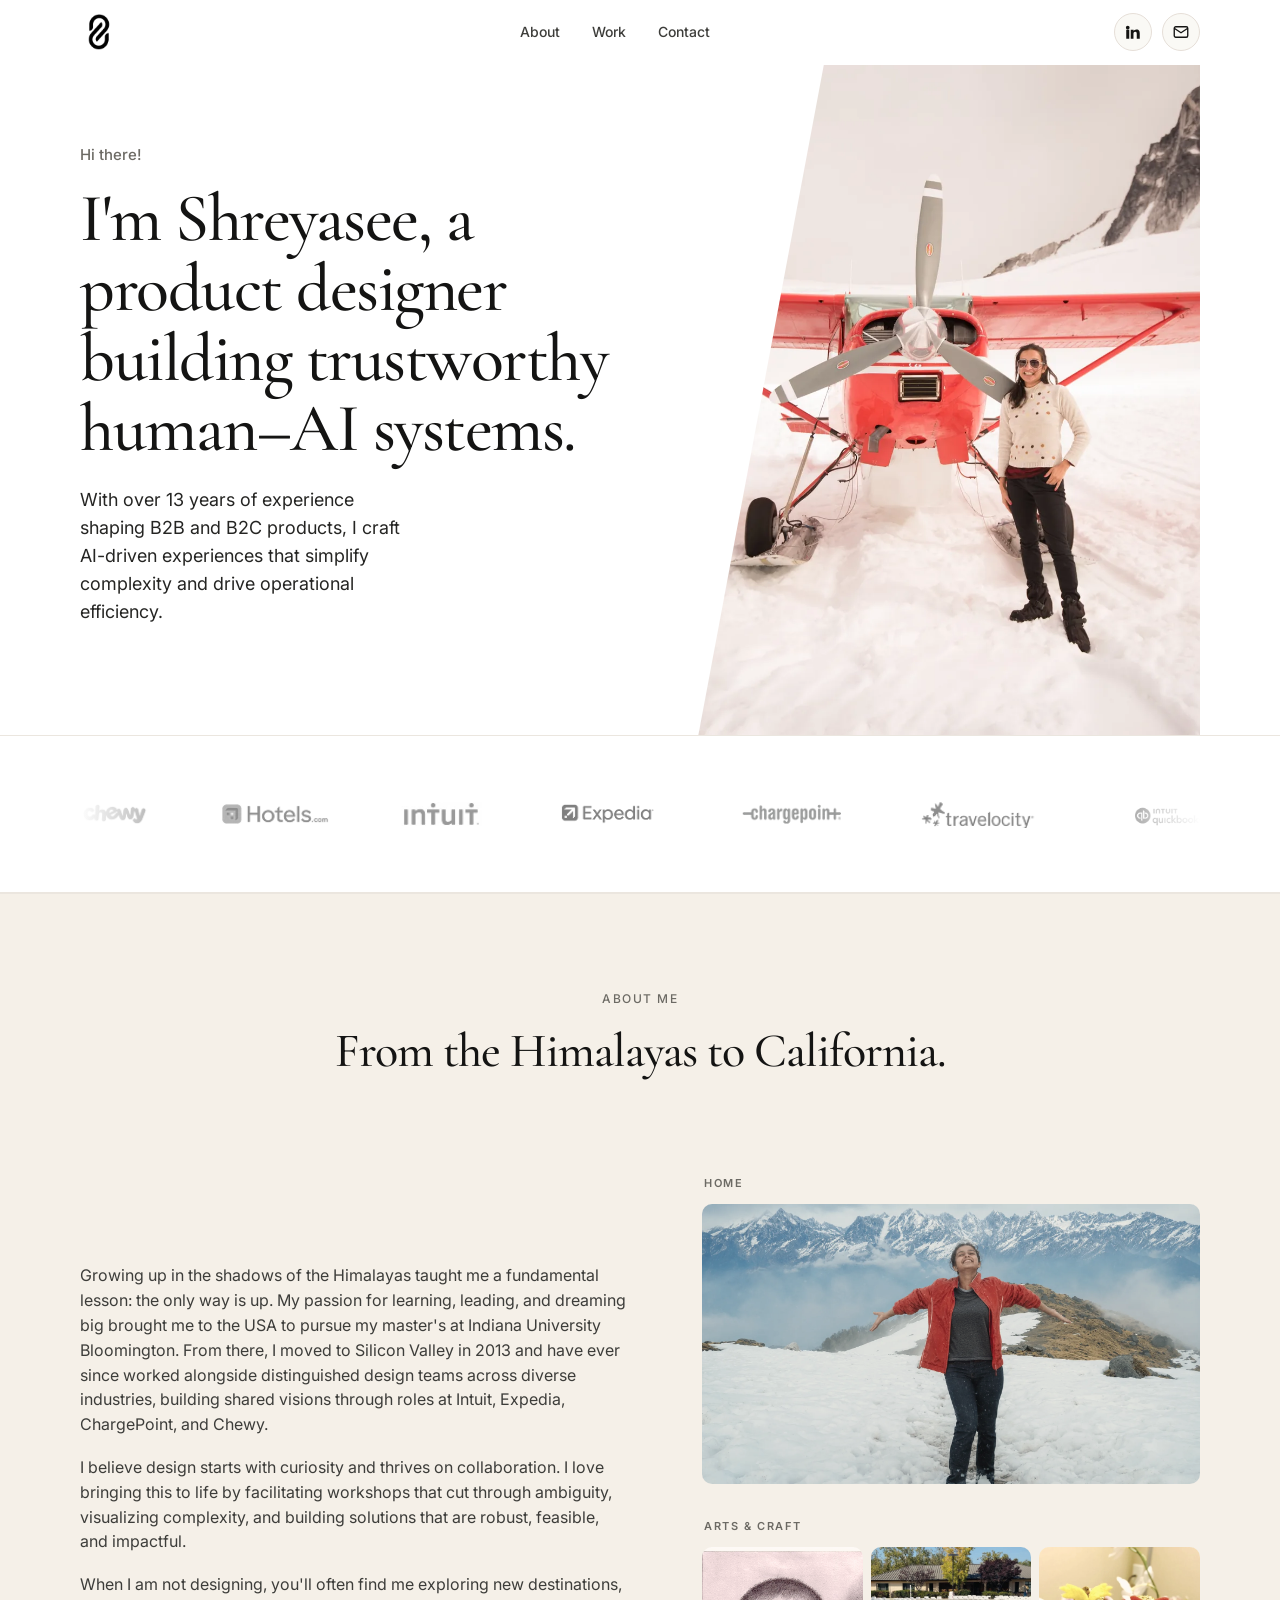
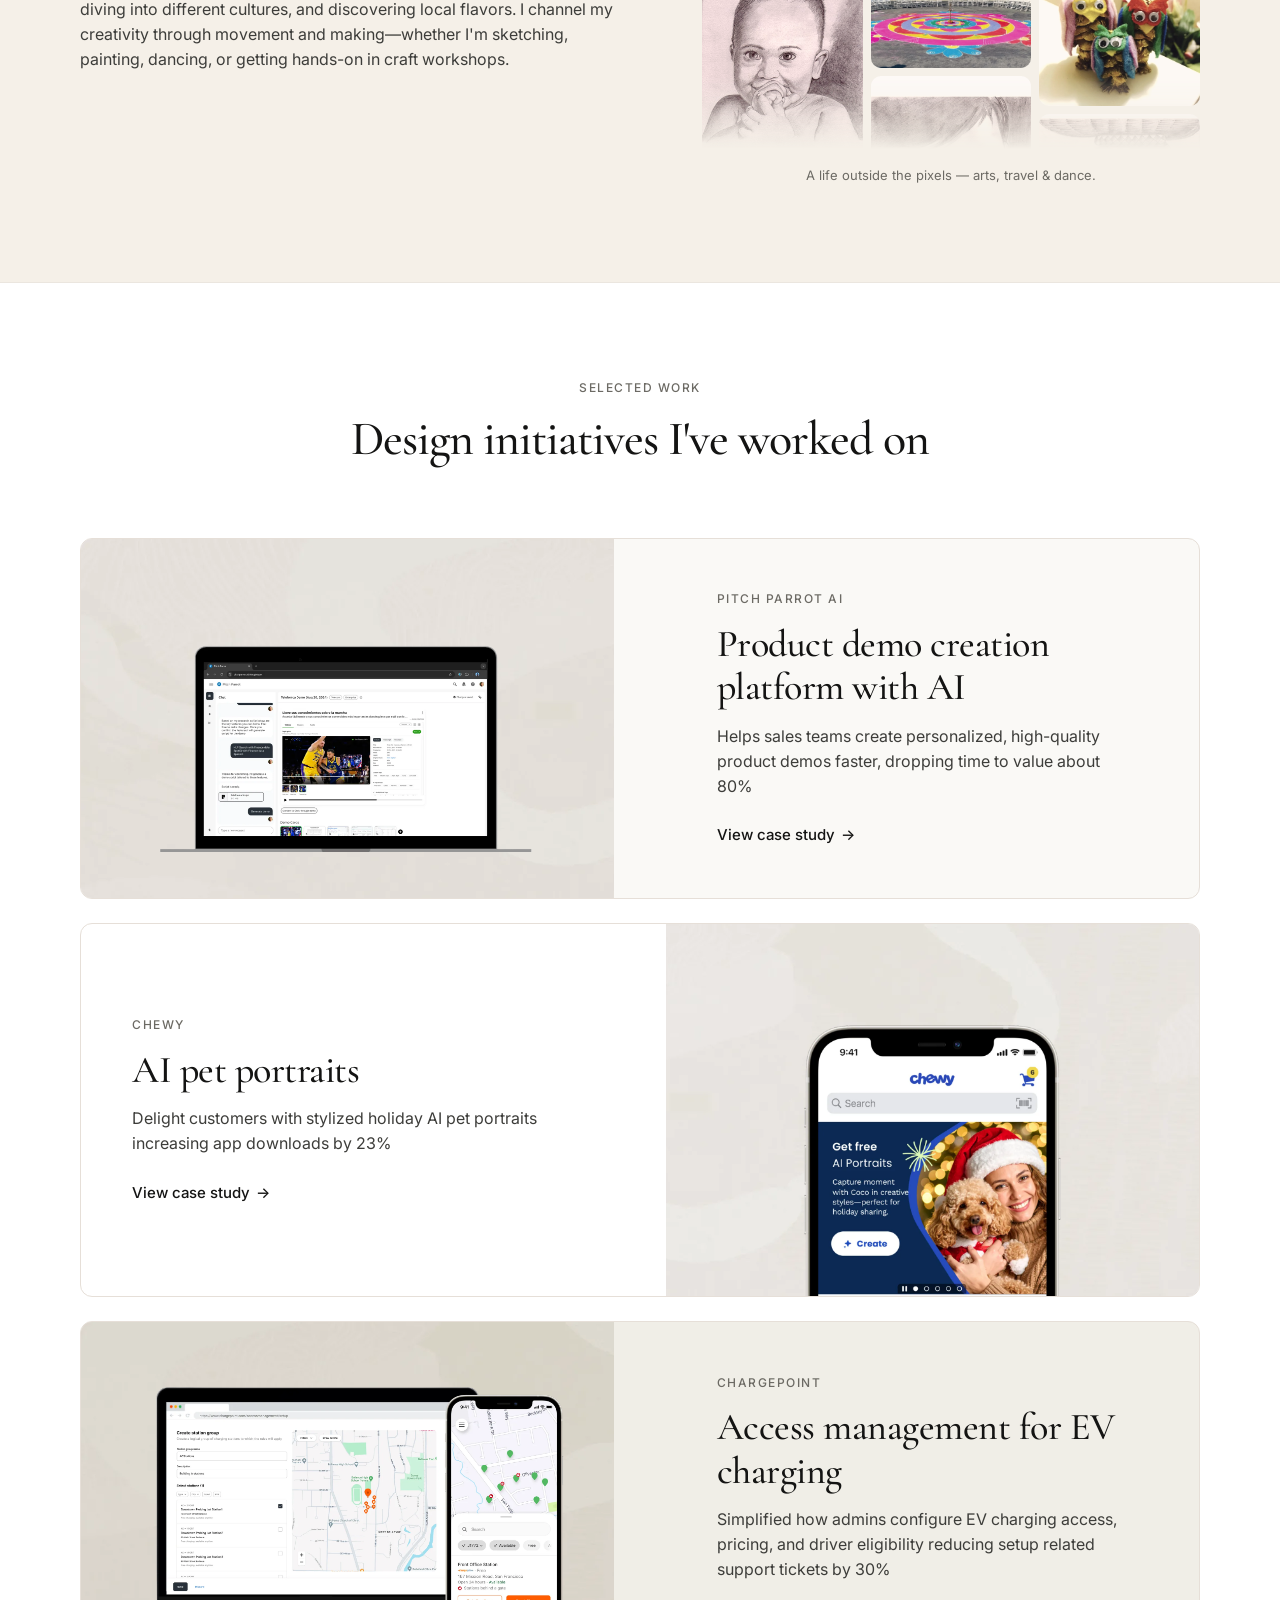
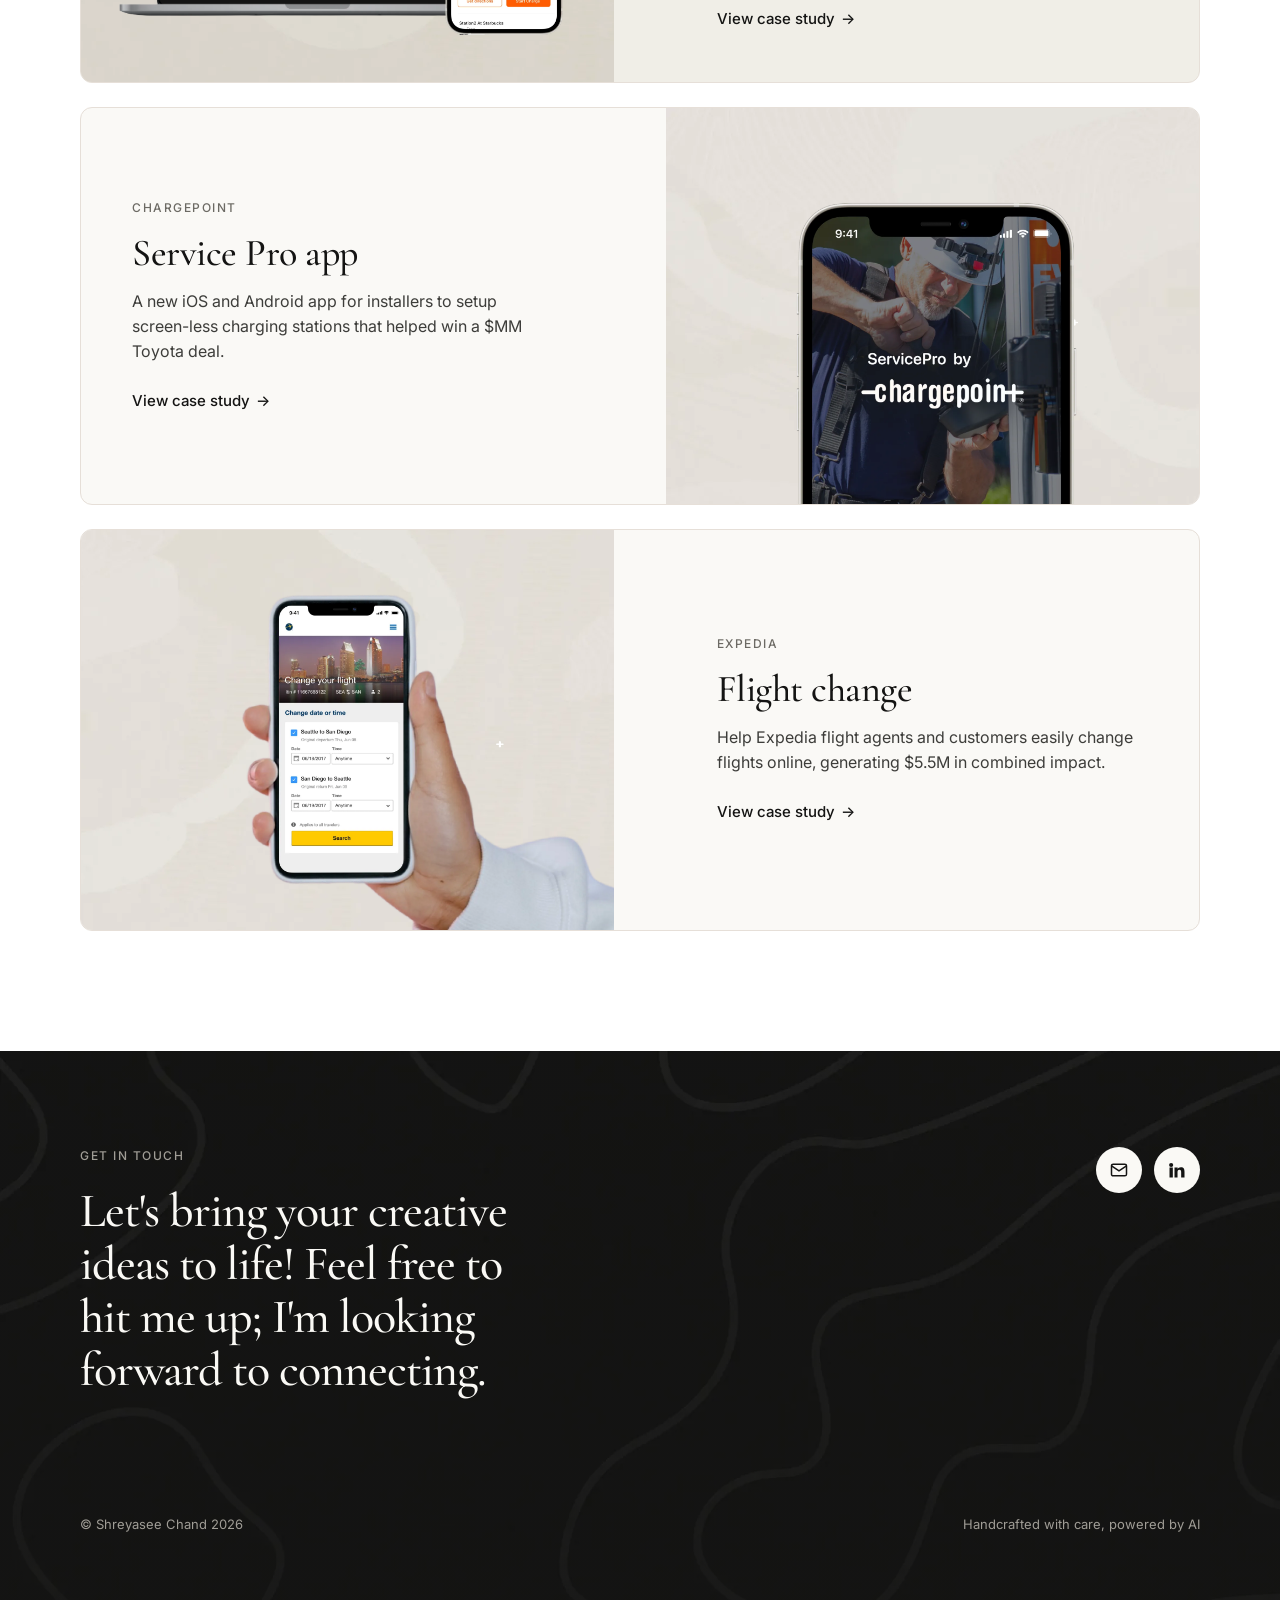
==== commit 2242f175: "fix title Fix homepage title and clean internal comments" ====
--- a/index.html
+++ b/index.html
@@ -3,17 +3,16 @@
 <head>
   <meta charset="UTF-8" />
   <meta name="viewport" content="width=device-width, initial-scale=1.0" />
-  <title>Shreyasee Chand — Portfolio (Claude style · white · 3-col gallery)</title>
-  <meta name="description" content="Shreyasee Chand — Product Designer building trustworthy human–AI systems. Reimagined in the Claude editorial design system." />
-
-  <!-- Font substitutes per DESIGN-claude.md: Cormorant Garamond ≈ Copernicus/Tiempos display; Inter ≈ StyreneB; JetBrains Mono for code -->
+  <title>Shreyasee Chand — Product Designer</title>
+  <meta name="description" content="Shreyasee Chand — Product Designer building trustworthy human–AI systems. Selected work for ChargePoint, Expedia, Chewy, Intuit, and Pitch Parrot." />
+
   <link rel="preconnect" href="https://fonts.googleapis.com" />
   <link rel="preconnect" href="https://fonts.gstatic.com" crossorigin />
   <link href="https://fonts.googleapis.com/css2?family=Cormorant+Garamond:wght@400;500;600&family=Inter:wght@400;500;600&family=JetBrains+Mono:wght@400;500&display=swap" rel="stylesheet" />
 
   <style>
     /* ============================================================
-       TOKENS — mapped 1:1 from DESIGN-claude.md
+       TOKENS
        ============================================================ */
     :root {
       /* Primary CTA — black (coral removed for a minimal system) */
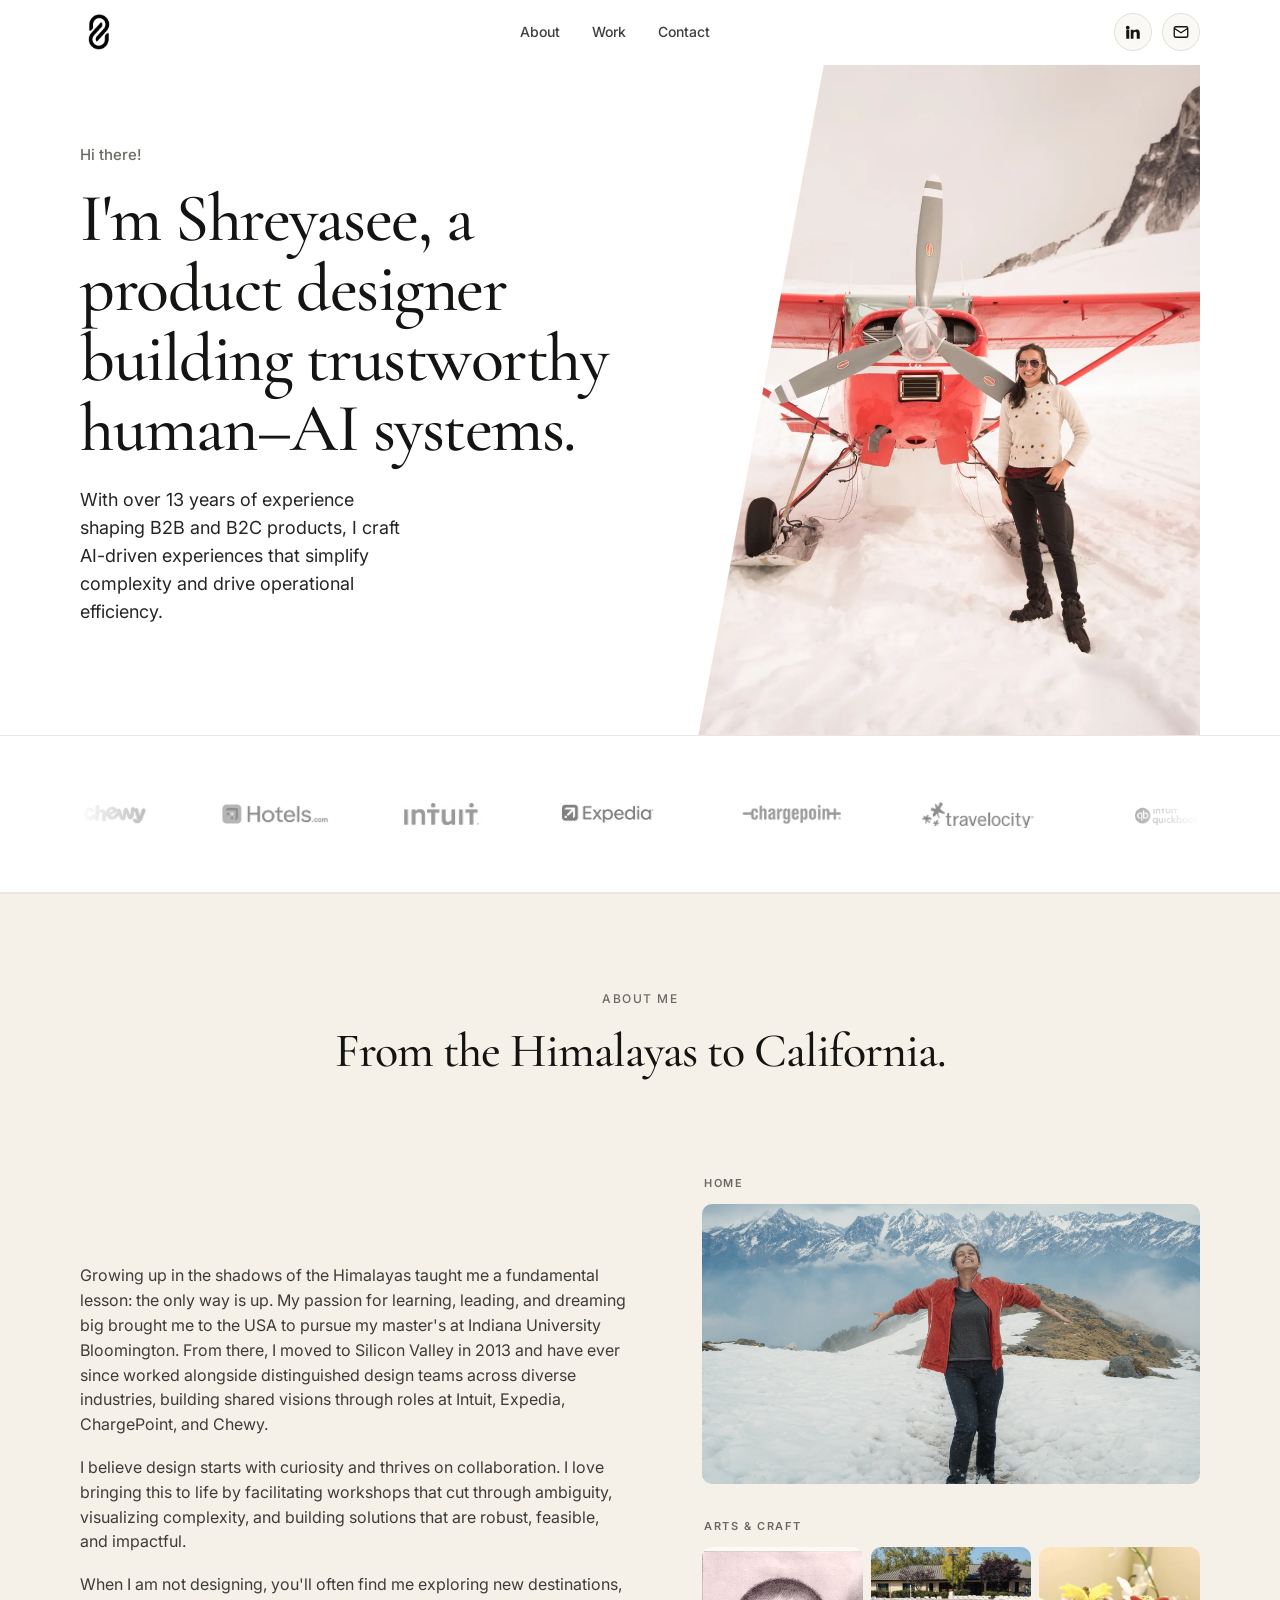
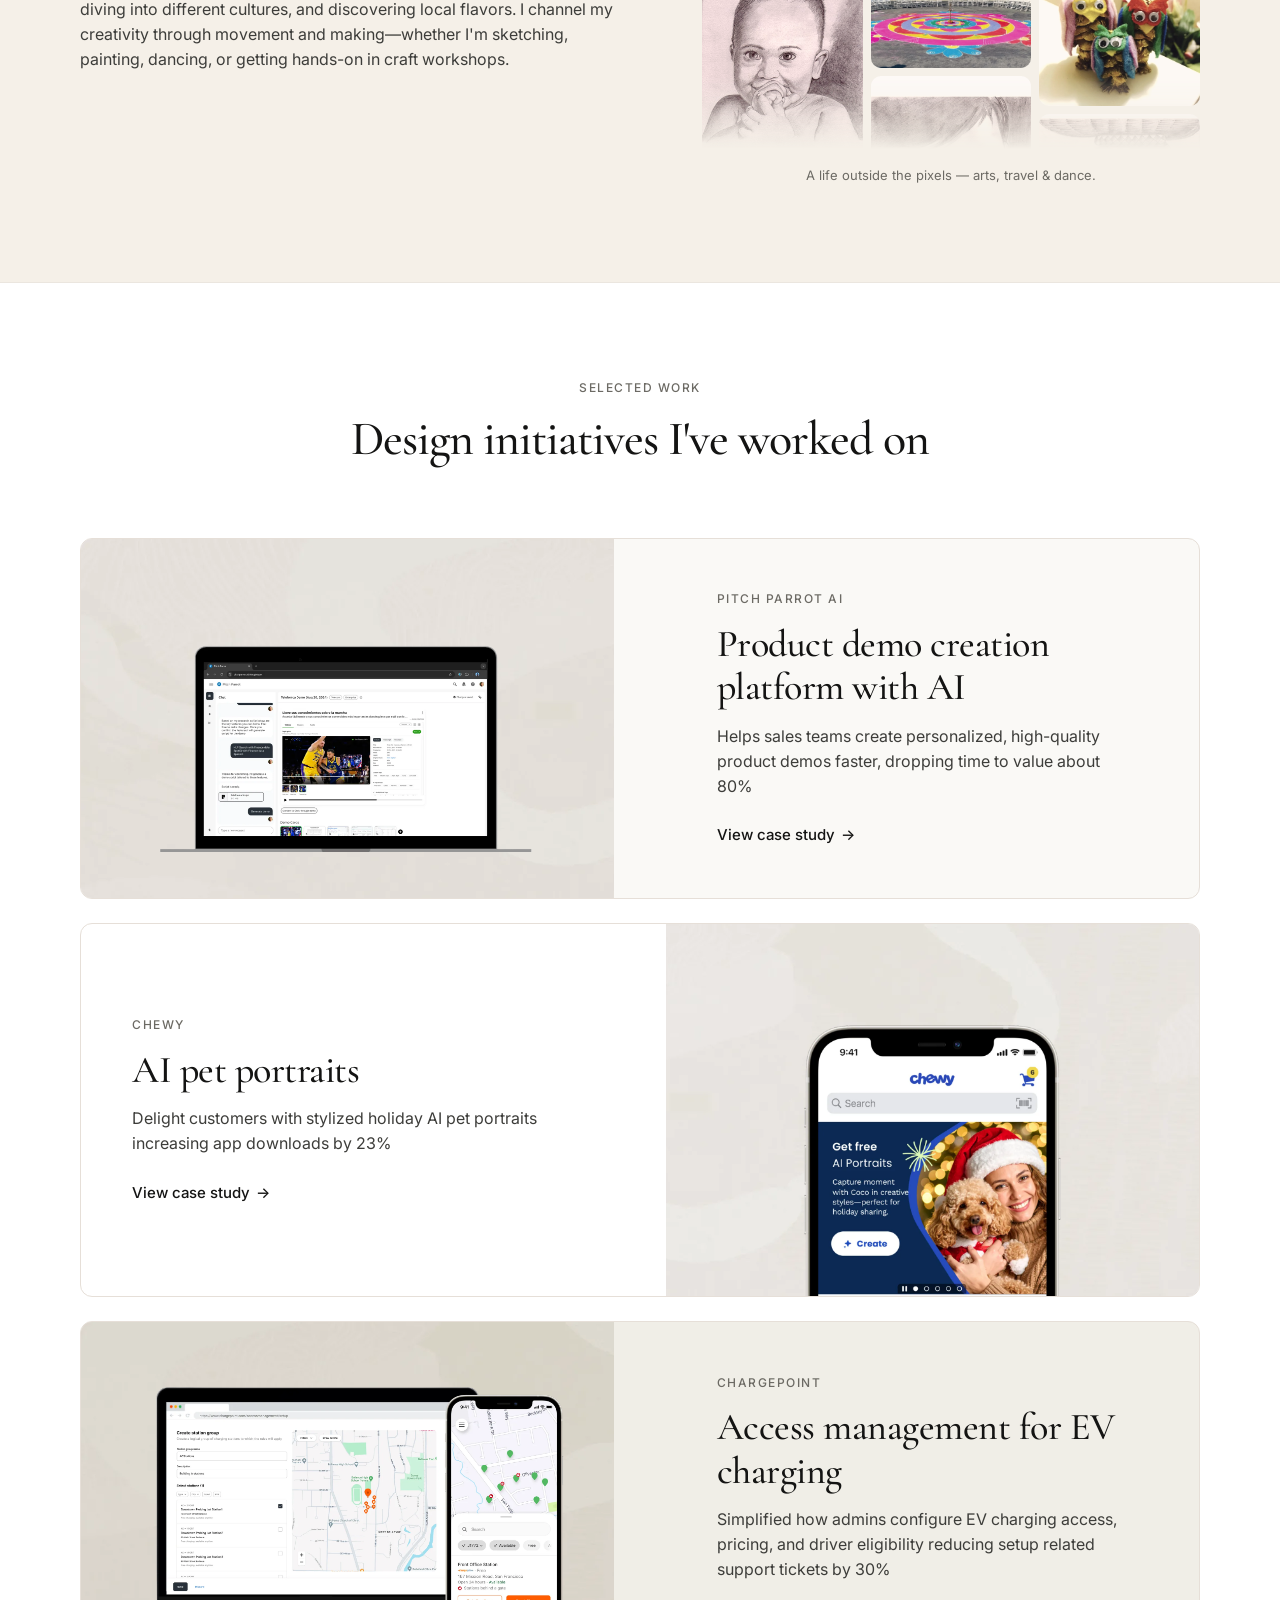
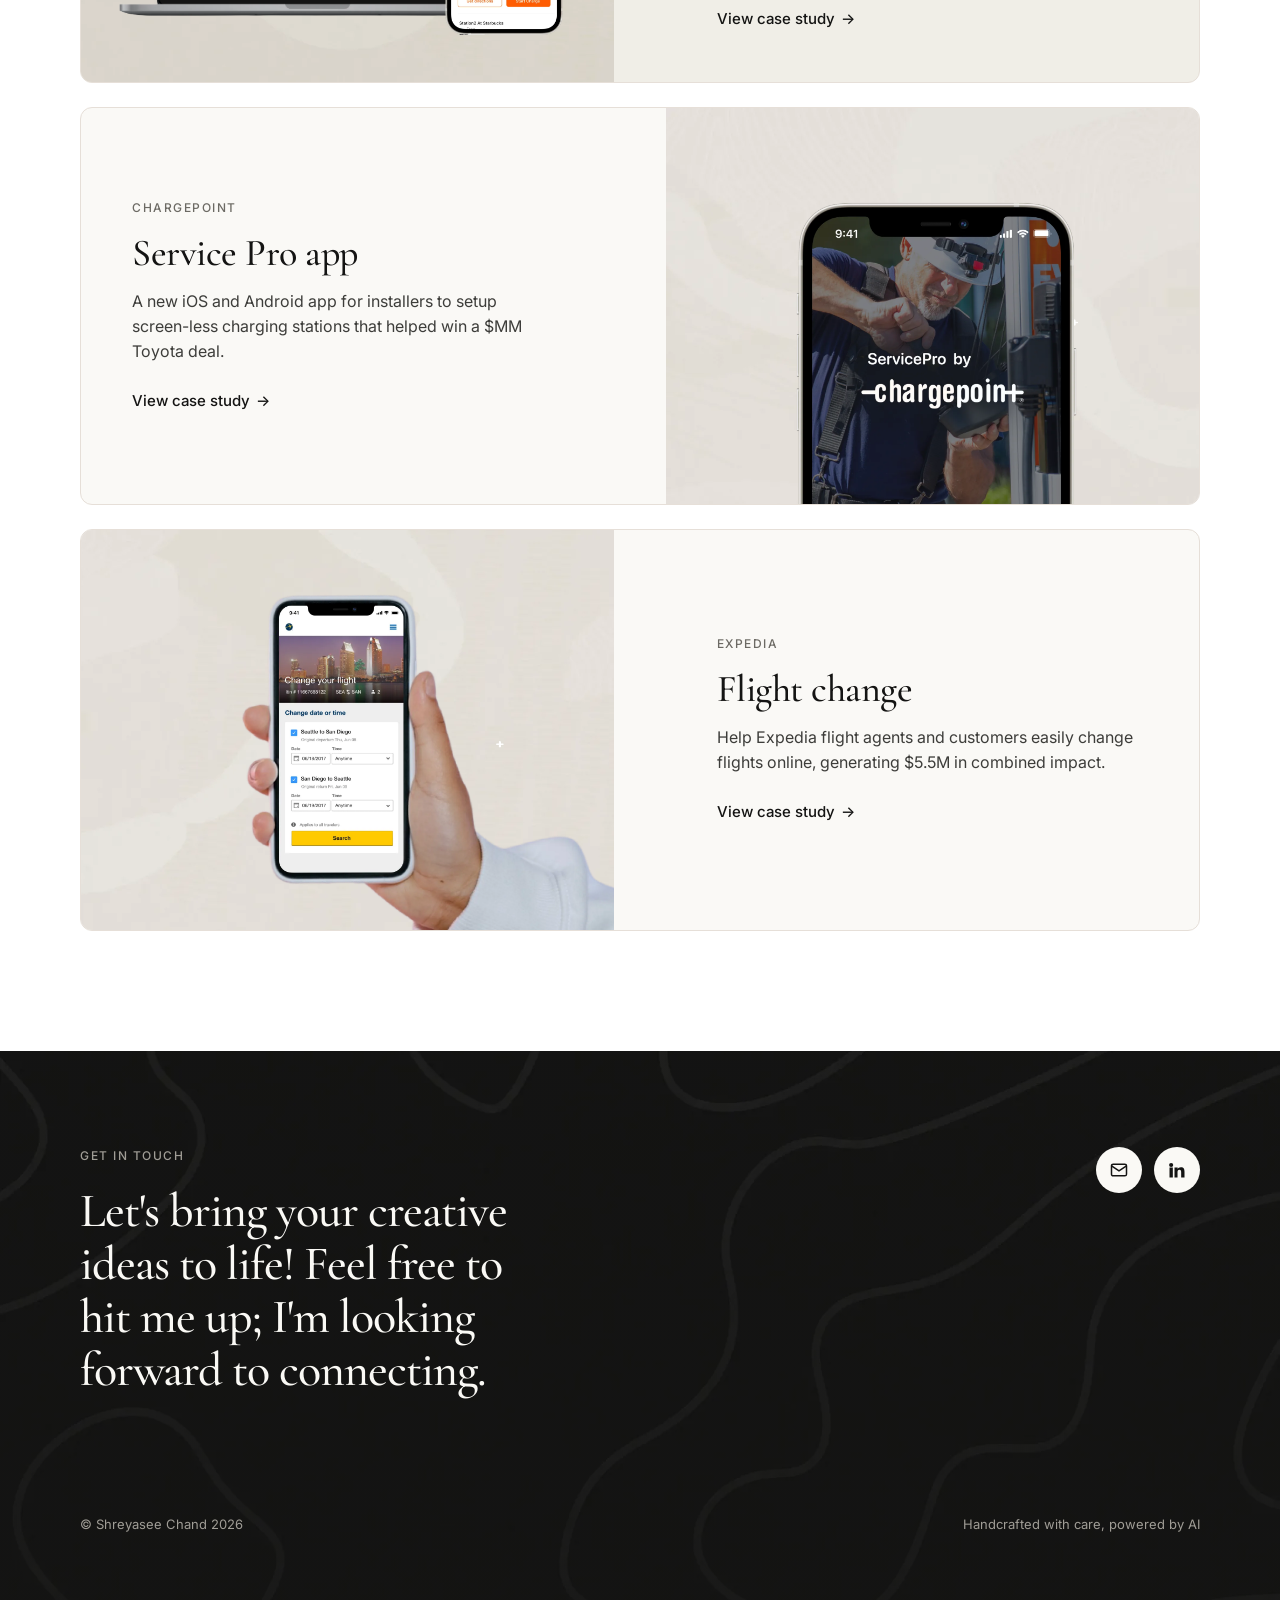
==== commit ce14640e: "Fix mobile hero bleed and let related cards grow to fit their copy The hero photo cancelled the wrap" ====
--- a/index.html
+++ b/index.html
@@ -73,7 +73,8 @@
     img { max-width: 100%; display: block; }
     a { color: inherit; text-decoration: none; }
 
-    .wrap { max-width: 1200px; margin: 0 auto; padding-inline: 40px; }
+    /* --wrap-pad is exposed so full-bleed children can cancel it exactly. */
+    .wrap { max-width: 1200px; margin: 0 auto; --wrap-pad: 40px; padding-inline: var(--wrap-pad); }
 
     /* Display face — Copernicus substitute. Weight 500, negative tracking (non-negotiable per doc). */
     .display-xl, .display-lg, .display-md, .display-sm {
@@ -460,14 +461,14 @@
       .footer__cols { gap: 48px; }
     }
     @media (max-width: 900px) {
-      .wrap { padding-inline: 28px; }
+      .wrap { --wrap-pad: 28px; }
       .nav__menu { display: none; }
       .nav__burger { display: inline-flex; }
       /* FULL-BLEED mobile hero: photo spans edge-to-edge (breaks out of the
          padded wrap); eyebrow + headline overlay it; sub + CTAs sit below. */
       .hero { padding-top: 0; overflow-x: clip; }
       .hero__grid { grid-template-columns: 1fr; gap: 28px; }
-      .hero__media { order: -1; width: 100vw; margin-left: calc(50% - 50vw); }
+      .hero__media { order: -1; margin-inline: calc(var(--wrap-pad) * -1); }
       .hero__card {
         clip-path: none; animation: none; border: 0; border-radius: 0;
         max-width: none; margin: 0; width: 100%; aspect-ratio: 3 / 4;
@@ -478,13 +479,14 @@
         background: linear-gradient(180deg, transparent 24%, rgba(20,20,19,.34) 46%, rgba(20,20,19,.64) 66%, rgba(20,20,19,.9) 100%);
       }
       .hero__overlay {
-        display: flex; flex-direction: column; gap: 10px;
+        display: flex; flex-direction: column; gap: 8px;
         position: absolute; left: 0; right: 0; bottom: 0; z-index: 2;
-        padding: 24px 28px 30px;
+        padding: 20px var(--wrap-pad) 24px;
       }
-      .hero__hi--ov { color: #ffffff; margin: 0; text-shadow: 0 1px 10px rgba(0,0,0,.6); }
+      .hero__hi--ov { color: #ffffff; margin: 0; font-size: 13px; text-shadow: 0 1px 10px rgba(0,0,0,.6); }
       .hero__hi--ov .spike { color: #fff; }
-      .hero__title--ov { font-family: var(--font-display); font-weight: 500; color: #fff; font-size: clamp(30px, 9vw, 44px); line-height: 1.06; letter-spacing: -0.6px; text-shadow: 0 2px 16px rgba(0,0,0,.45); }
+      /* sized to sit in the photo's lower third, not span it */
+      .hero__title--ov { font-family: var(--font-display); font-weight: 500; color: #fff; font-size: clamp(21px, 5.8vw, 30px); line-height: 1.14; letter-spacing: -0.3px; text-shadow: 0 2px 16px rgba(0,0,0,.45); }
       /* hide the in-flow eyebrow; keep the real <h1> for AT but visually hidden */
       .hero__text > .hero__hi { display: none; }
       .hero__text > h1 { position: absolute; width: 1px; height: 1px; padding: 0; margin: -1px; overflow: hidden; clip: rect(0 0 0 0); white-space: nowrap; border: 0; }
@@ -507,7 +509,7 @@
       .about__media { max-width: 420px; }
     }
     @media (max-width: 560px) {
-      .wrap { padding-inline: 20px; }
+      .wrap { --wrap-pad: 20px; }
       .hero__cta .btn { flex: 1 1 auto; }
       .footer__top { flex-direction: column; }
     }
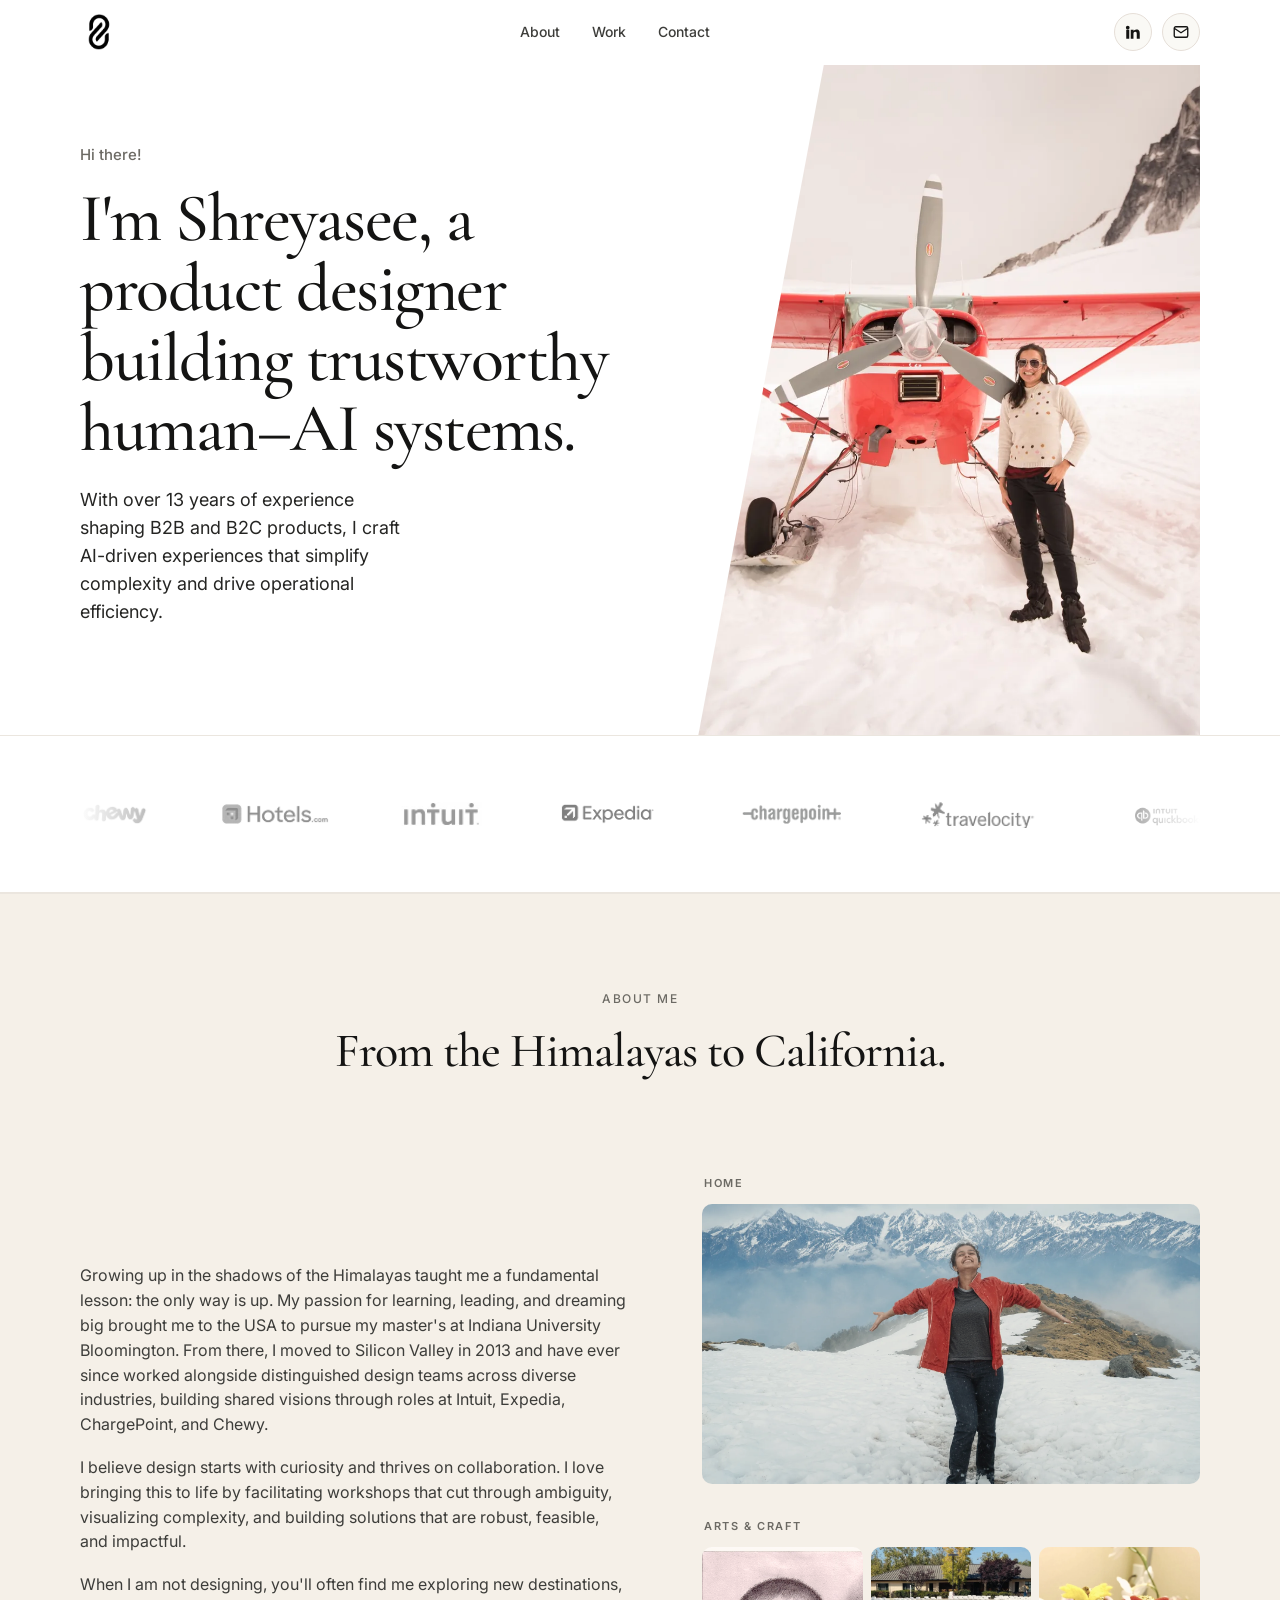
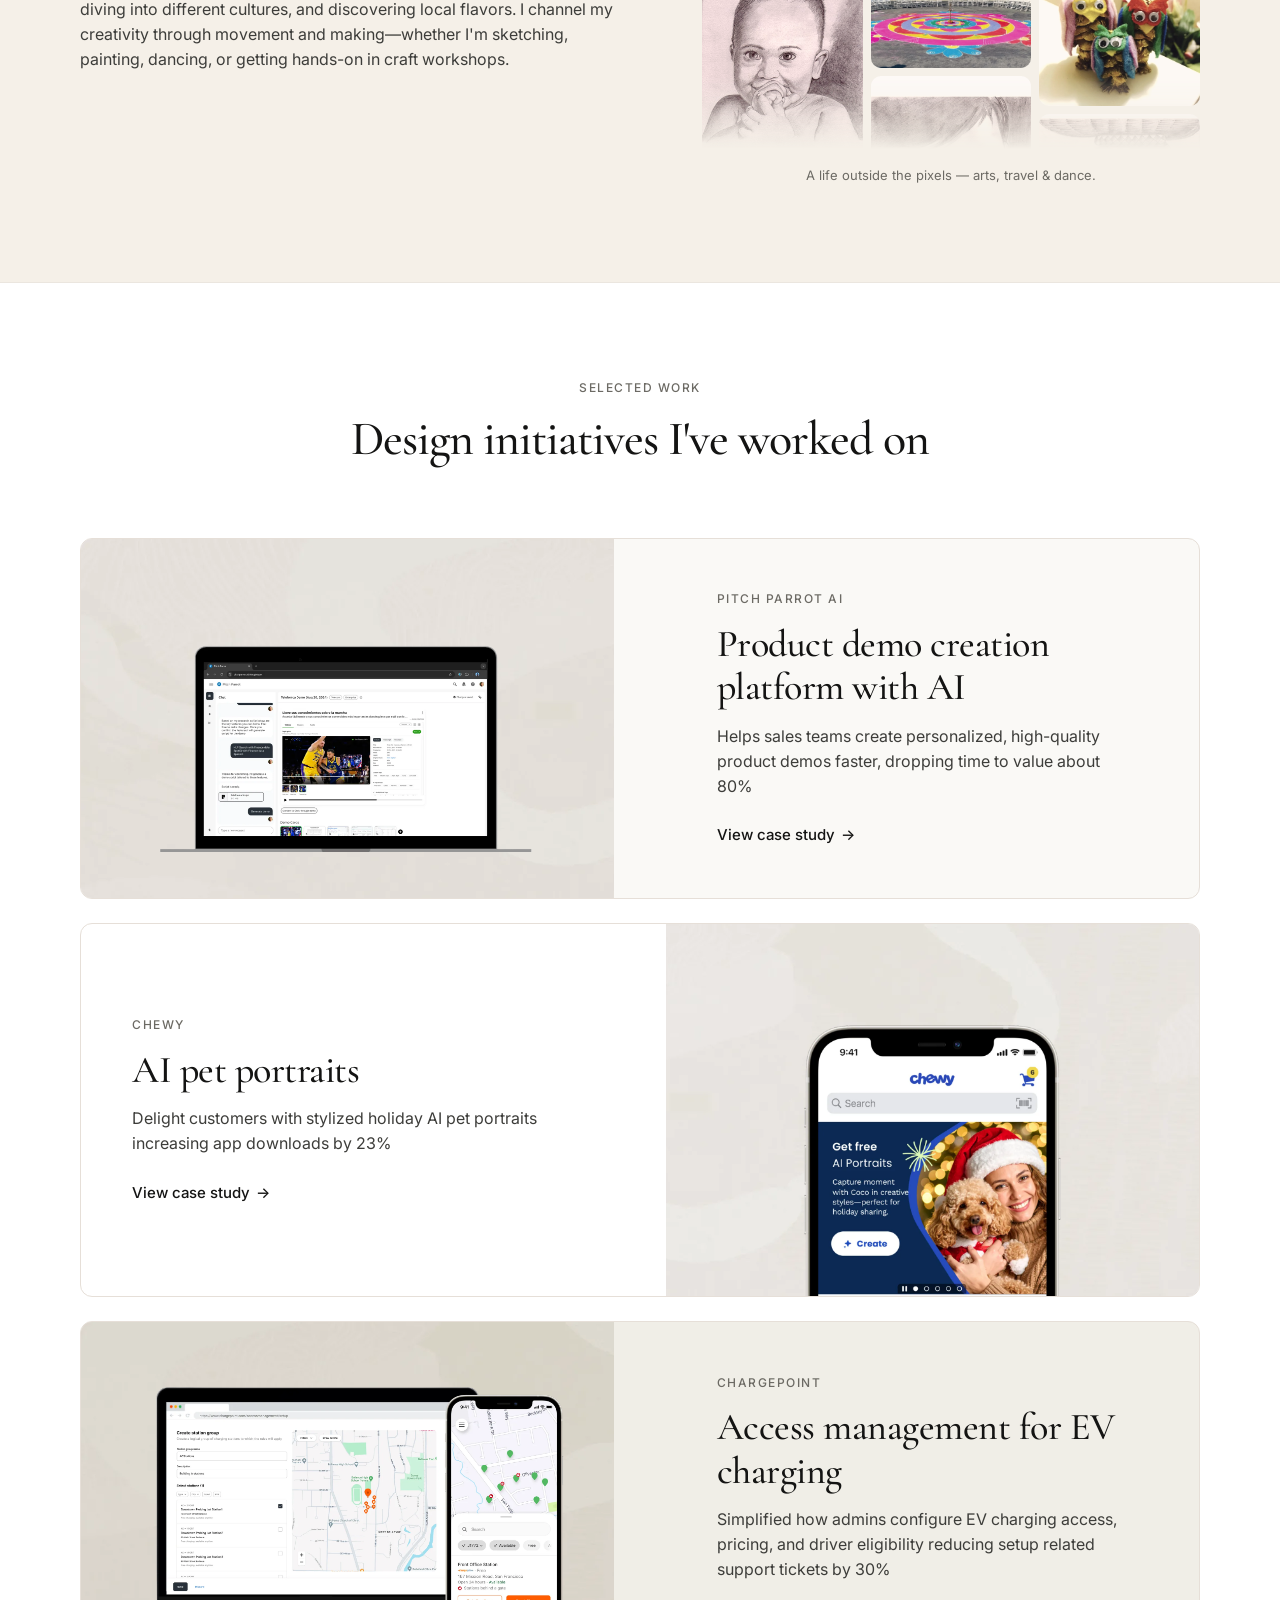
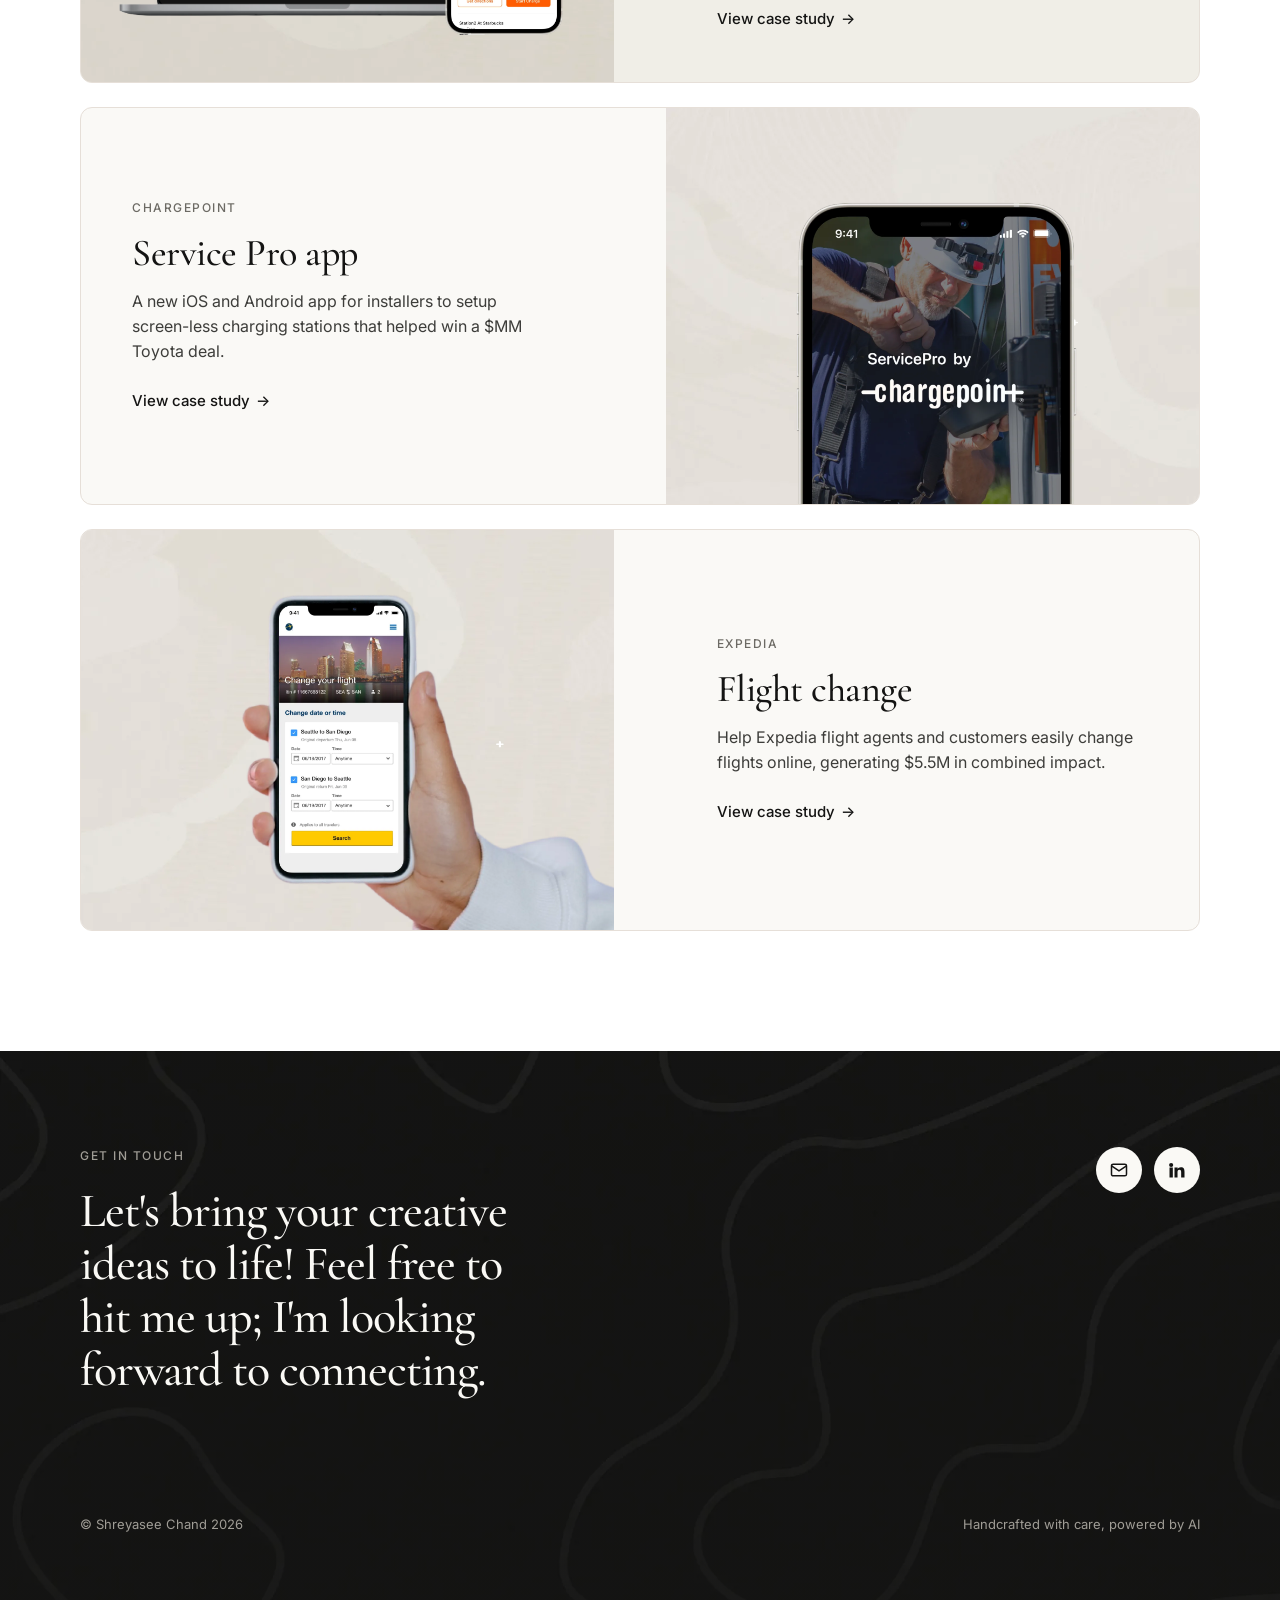
==== commit ba09db62: "Add favicons and social-sharing meta tags Add favicon set (ico + 32/192 PNG + apple-touch-icon) and " ====
--- a/index.html
+++ b/index.html
@@ -5,6 +5,30 @@
   <meta name="viewport" content="width=device-width, initial-scale=1.0" />
   <title>Shreyasee Chand — Product Designer</title>
   <meta name="description" content="Shreyasee Chand — Product Designer building trustworthy human–AI systems. Selected work for ChargePoint, Expedia, Chewy, Intuit, and Pitch Parrot." />
+  <!-- Favicon -->
+  <link rel="icon" href="/favicon.ico" sizes="any" />
+  <link rel="icon" type="image/png" sizes="32x32" href="/assets/img/favicon-32.png" />
+  <link rel="icon" type="image/png" sizes="192x192" href="/assets/img/favicon-192.png" />
+  <link rel="apple-touch-icon" href="/assets/img/apple-touch-icon.png" />
+  <meta name="theme-color" content="#141413" />
+
+  <!-- Social sharing (og:image is opaque PNG — no alpha for scrapers to flatten to white) -->
+  <link rel="canonical" href="https://schand.co/" />
+  <meta property="og:type" content="website" />
+  <meta property="og:site_name" content="Shreyasee Chand" />
+  <meta property="og:url" content="https://schand.co/" />
+  <meta property="og:title" content="Shreyasee Chand — Product Designer" />
+  <meta property="og:description" content="Shreyasee Chand — Product Designer building trustworthy human–AI systems. Selected work for ChargePoint, Expedia, Chewy, Intuit, and Pitch Parrot." />
+  <meta property="og:image" content="https://schand.co/assets/img/og-image.png" />
+  <meta property="og:image:type" content="image/png" />
+  <meta property="og:image:width" content="1200" />
+  <meta property="og:image:height" content="630" />
+  <meta property="og:image:alt" content="Shreyasee Chand — Product Designer building trustworthy human–AI systems." />
+  <meta name="twitter:card" content="summary_large_image" />
+  <meta name="twitter:title" content="Shreyasee Chand — Product Designer" />
+  <meta name="twitter:description" content="Shreyasee Chand — Product Designer building trustworthy human–AI systems. Selected work for ChargePoint, Expedia, Chewy, Intuit, and Pitch Parrot." />
+  <meta name="twitter:image" content="https://schand.co/assets/img/og-image.png" />
+  <meta name="twitter:image:alt" content="Shreyasee Chand — Product Designer building trustworthy human–AI systems." />
 
   <link rel="preconnect" href="https://fonts.googleapis.com" />
   <link rel="preconnect" href="https://fonts.gstatic.com" crossorigin />
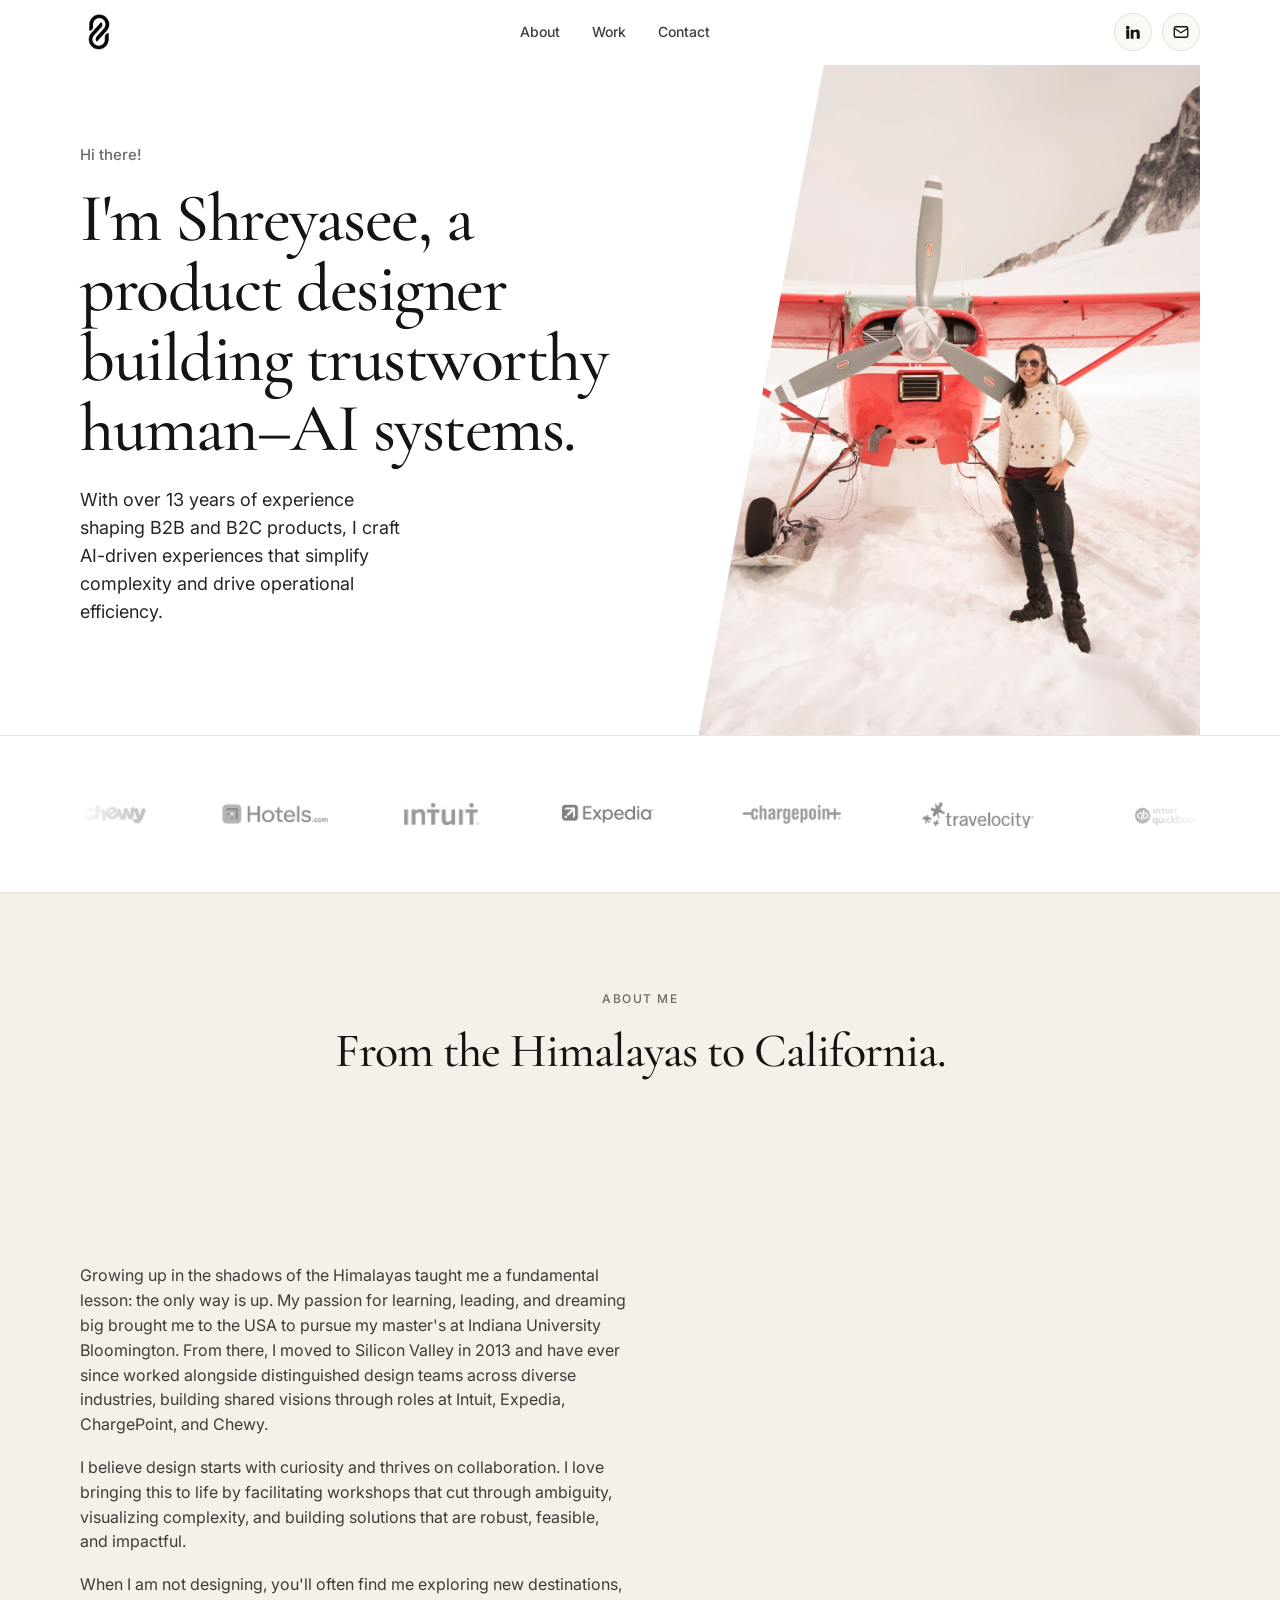
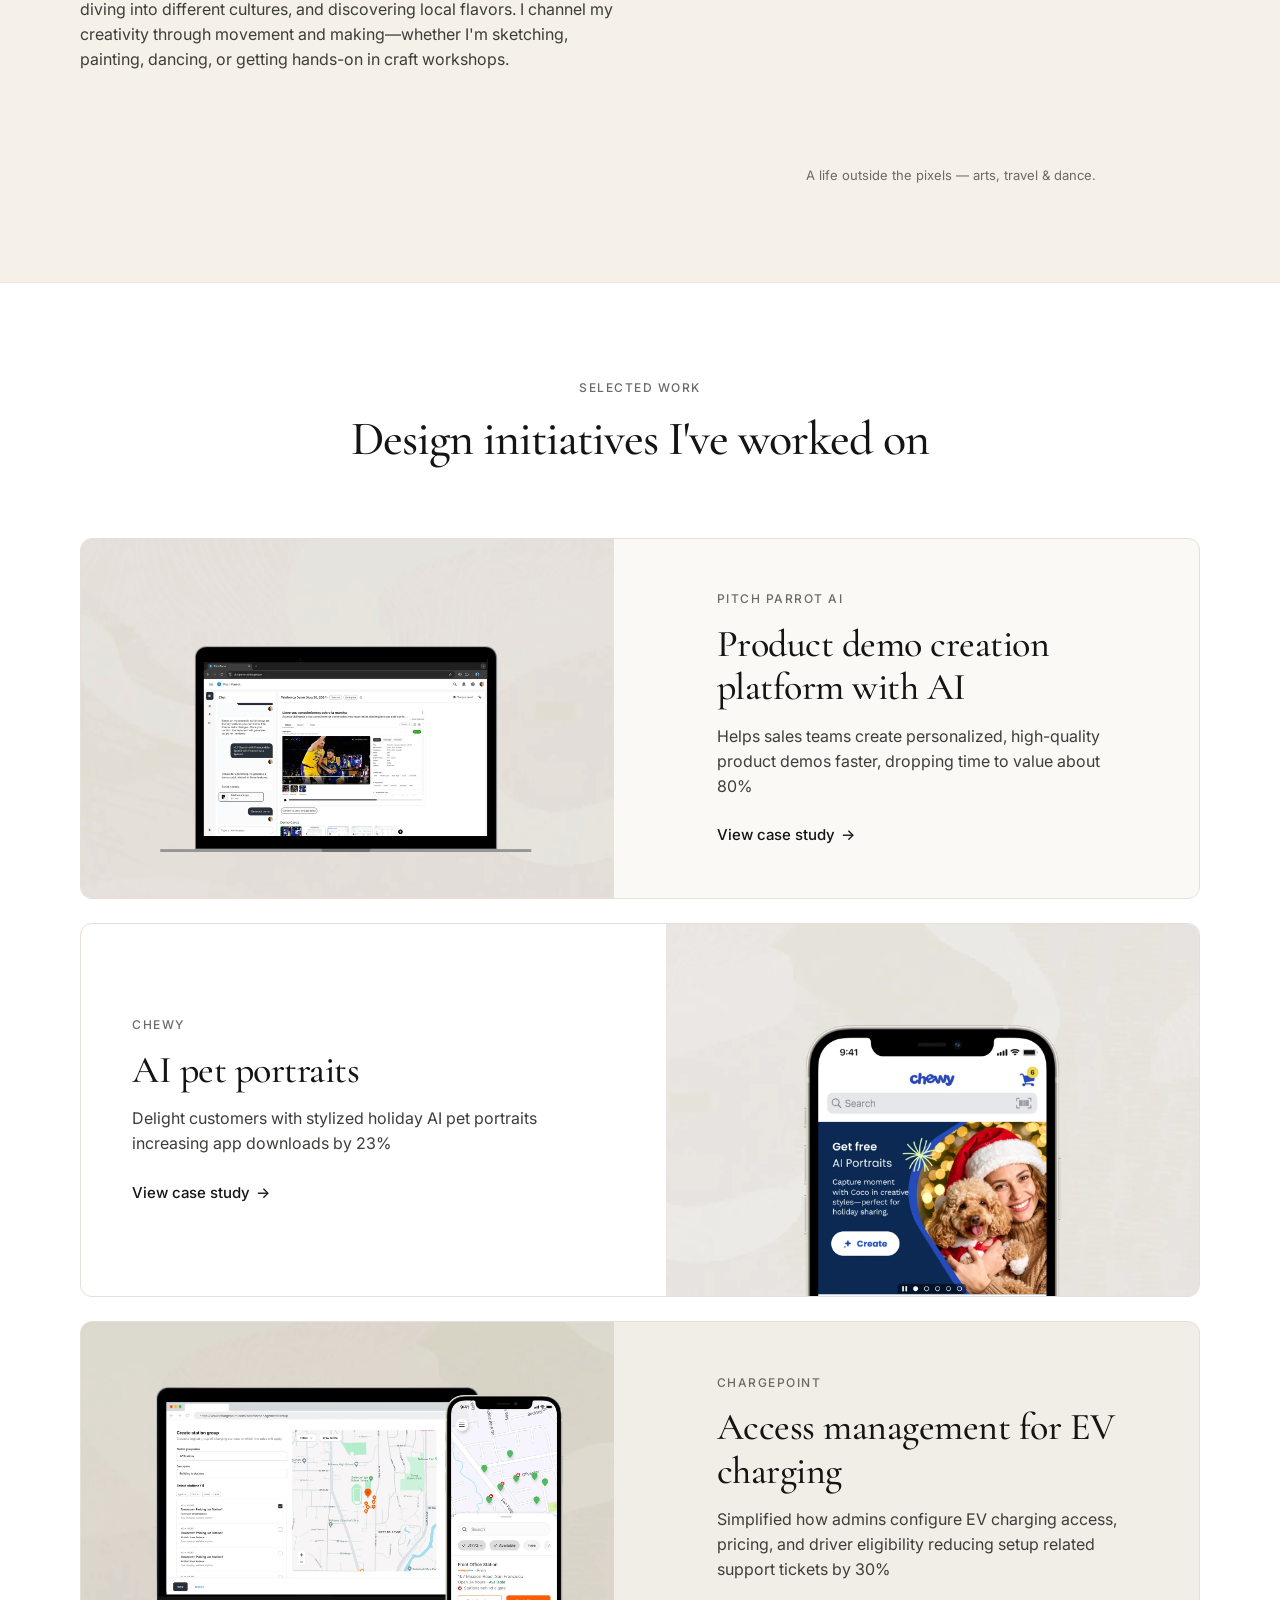
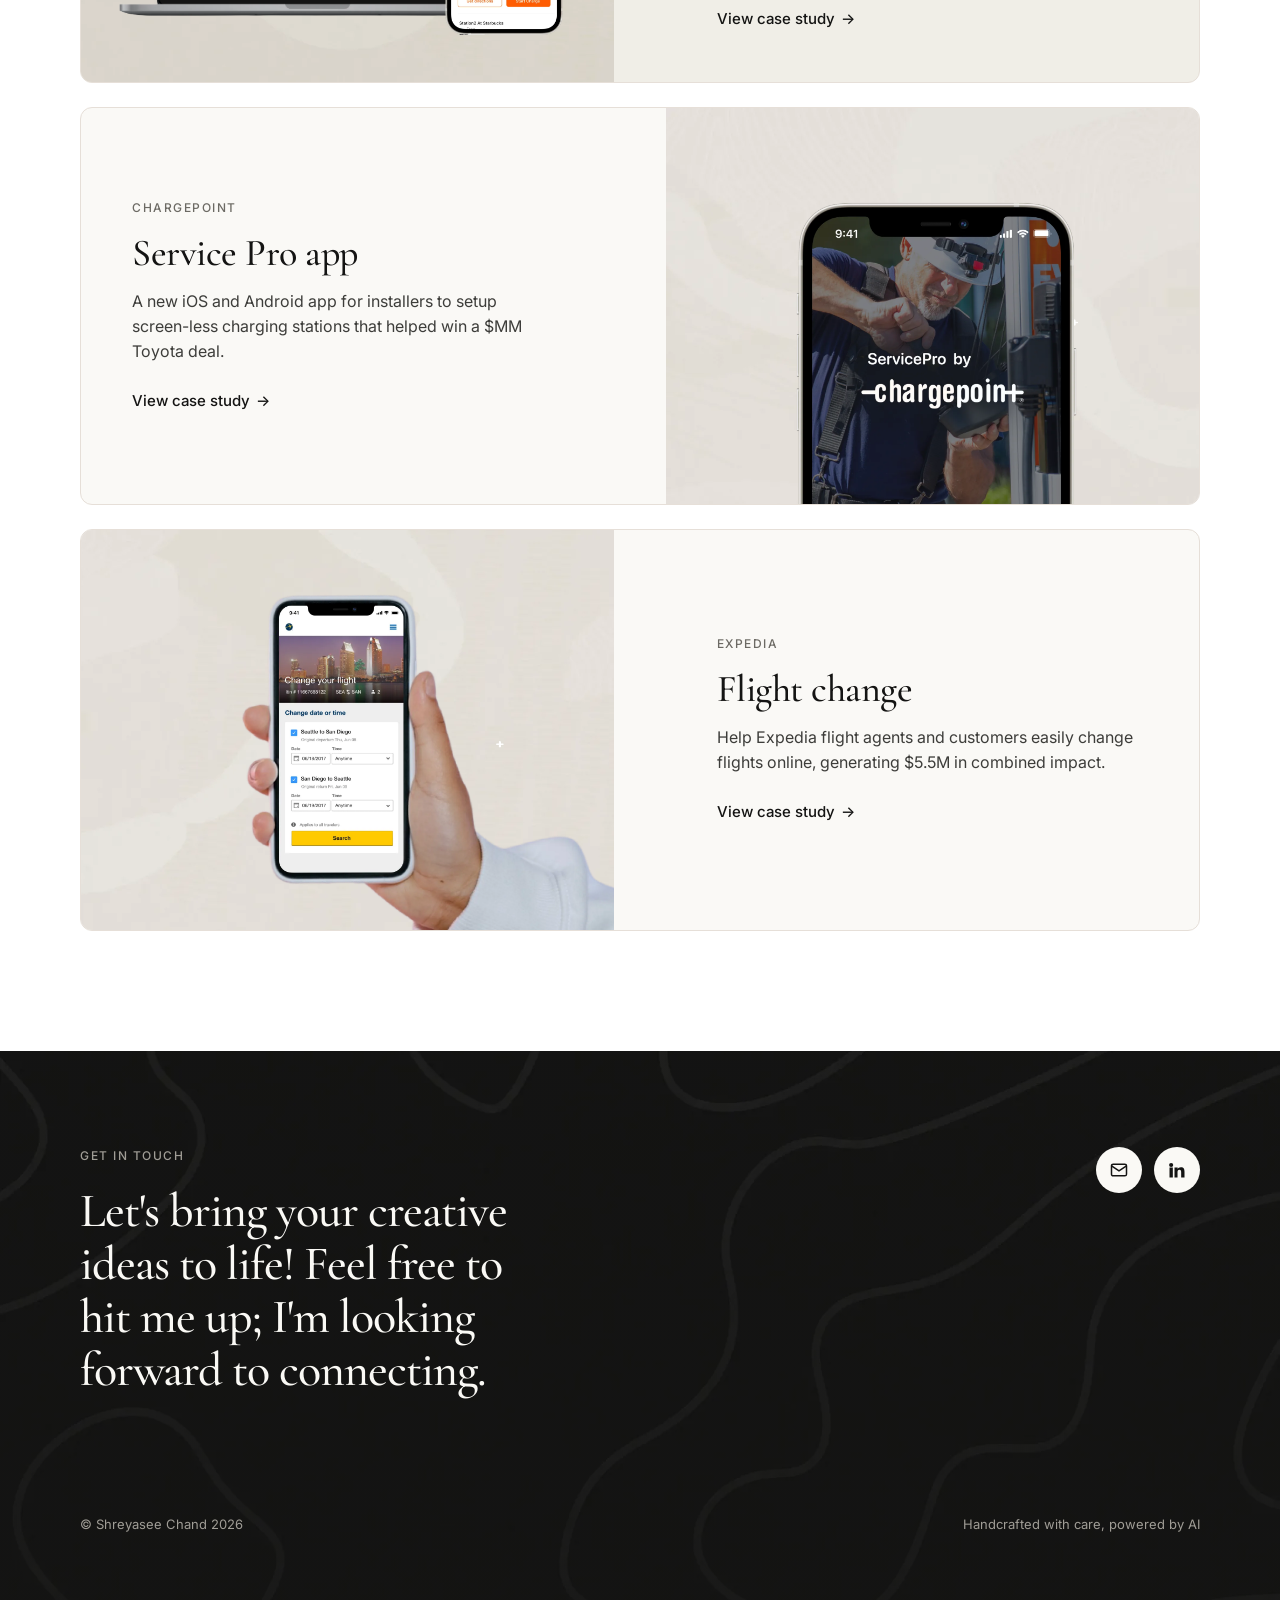
==== commit 7319b5d9: "Final password gate: auto-verifying biometric scan on dark Promote the winning design to password.ht" ====
--- a/index.html
+++ b/index.html
@@ -917,18 +917,12 @@
         }
       } catch (e) {}
     }
-    link.addEventListener('click', function () {
+    link.addEventListener('click', function (e) {
+      // Never follow the mailto: link — on iOS without Apple Mail installed
+      // it triggers a "Restore Mail?" App Store dialog. Copy instead.
+      e.preventDefault();
       copyEmail();
-      var opened = false;
-      var onBlur = function () { opened = true; };
-      var onVis = function () { if (document.hidden) opened = true; };
-      window.addEventListener('blur', onBlur, { once: true });
-      document.addEventListener('visibilitychange', onVis);
-      setTimeout(function () {
-        window.removeEventListener('blur', onBlur);
-        document.removeEventListener('visibilitychange', onVis);
-        if (!opened && document.hasFocus()) showTip();
-      }, 700);
+      showTip();
     });
   });
   </script>
